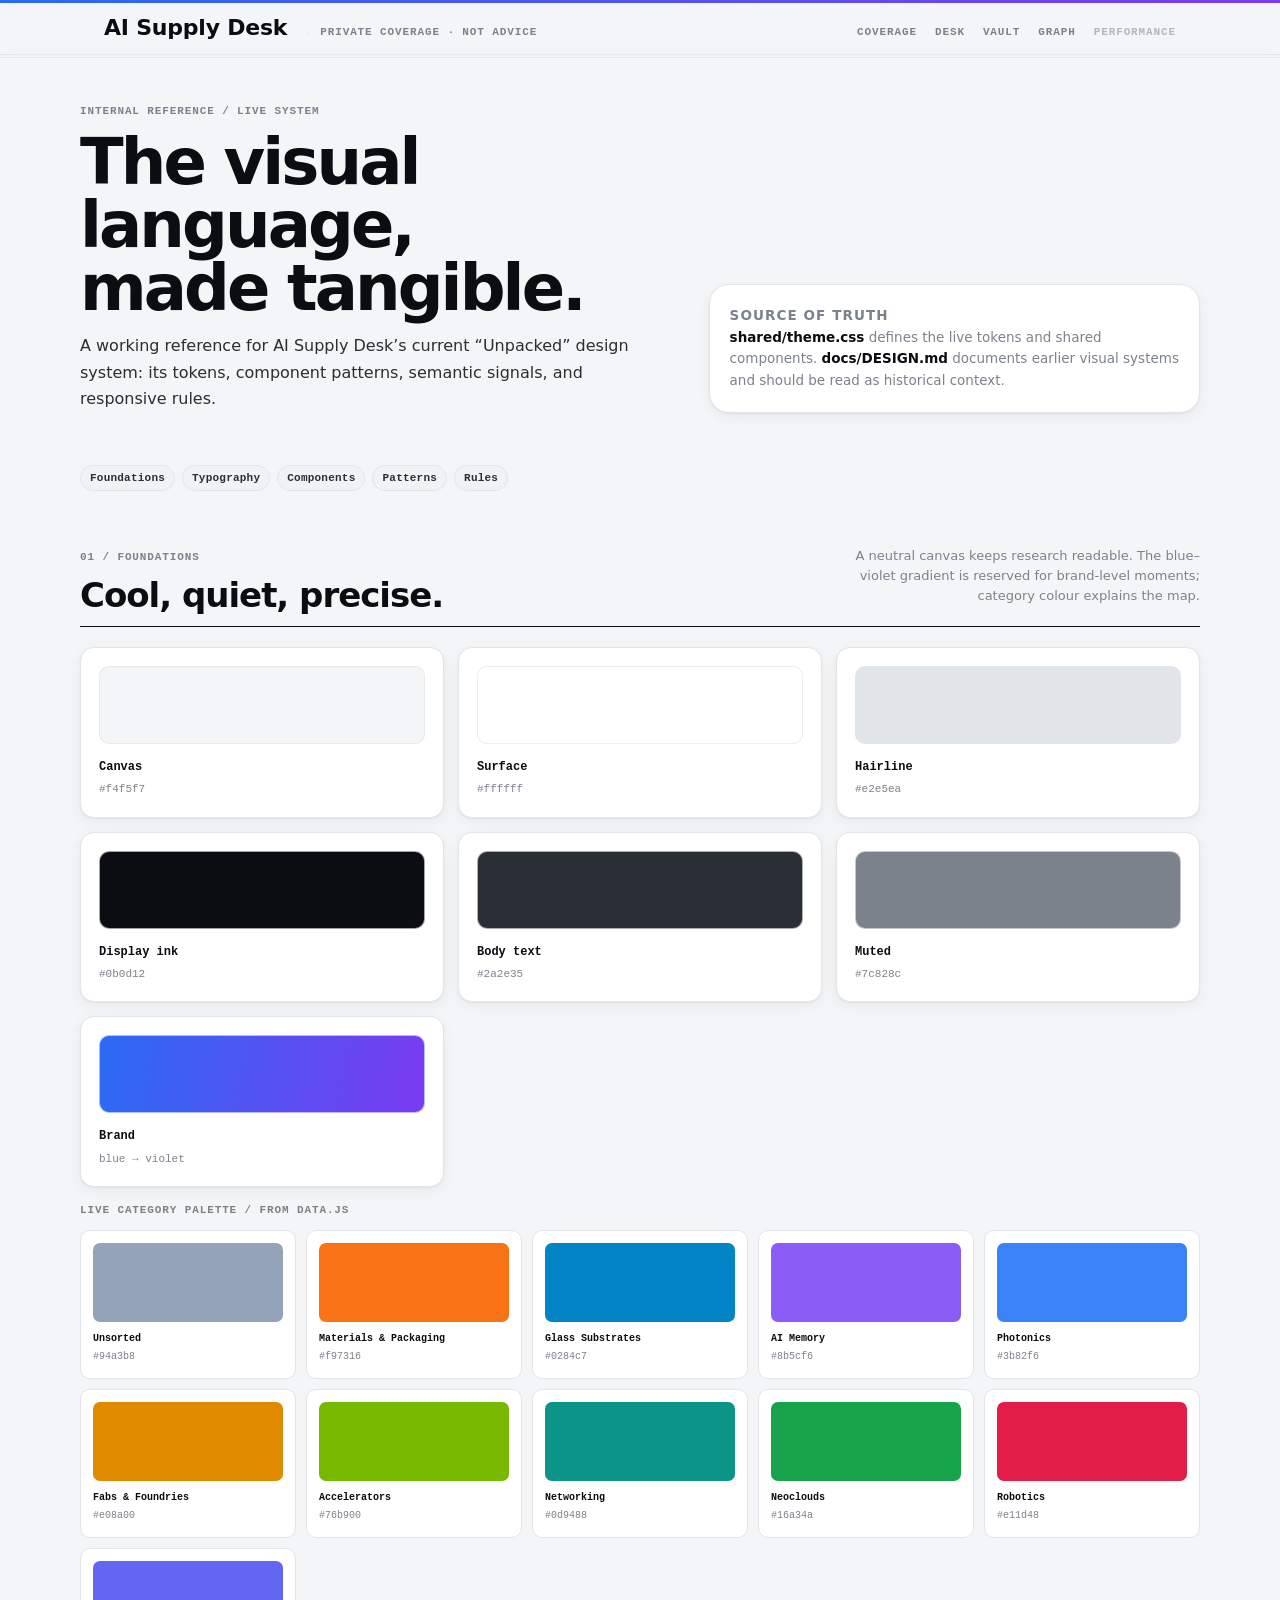
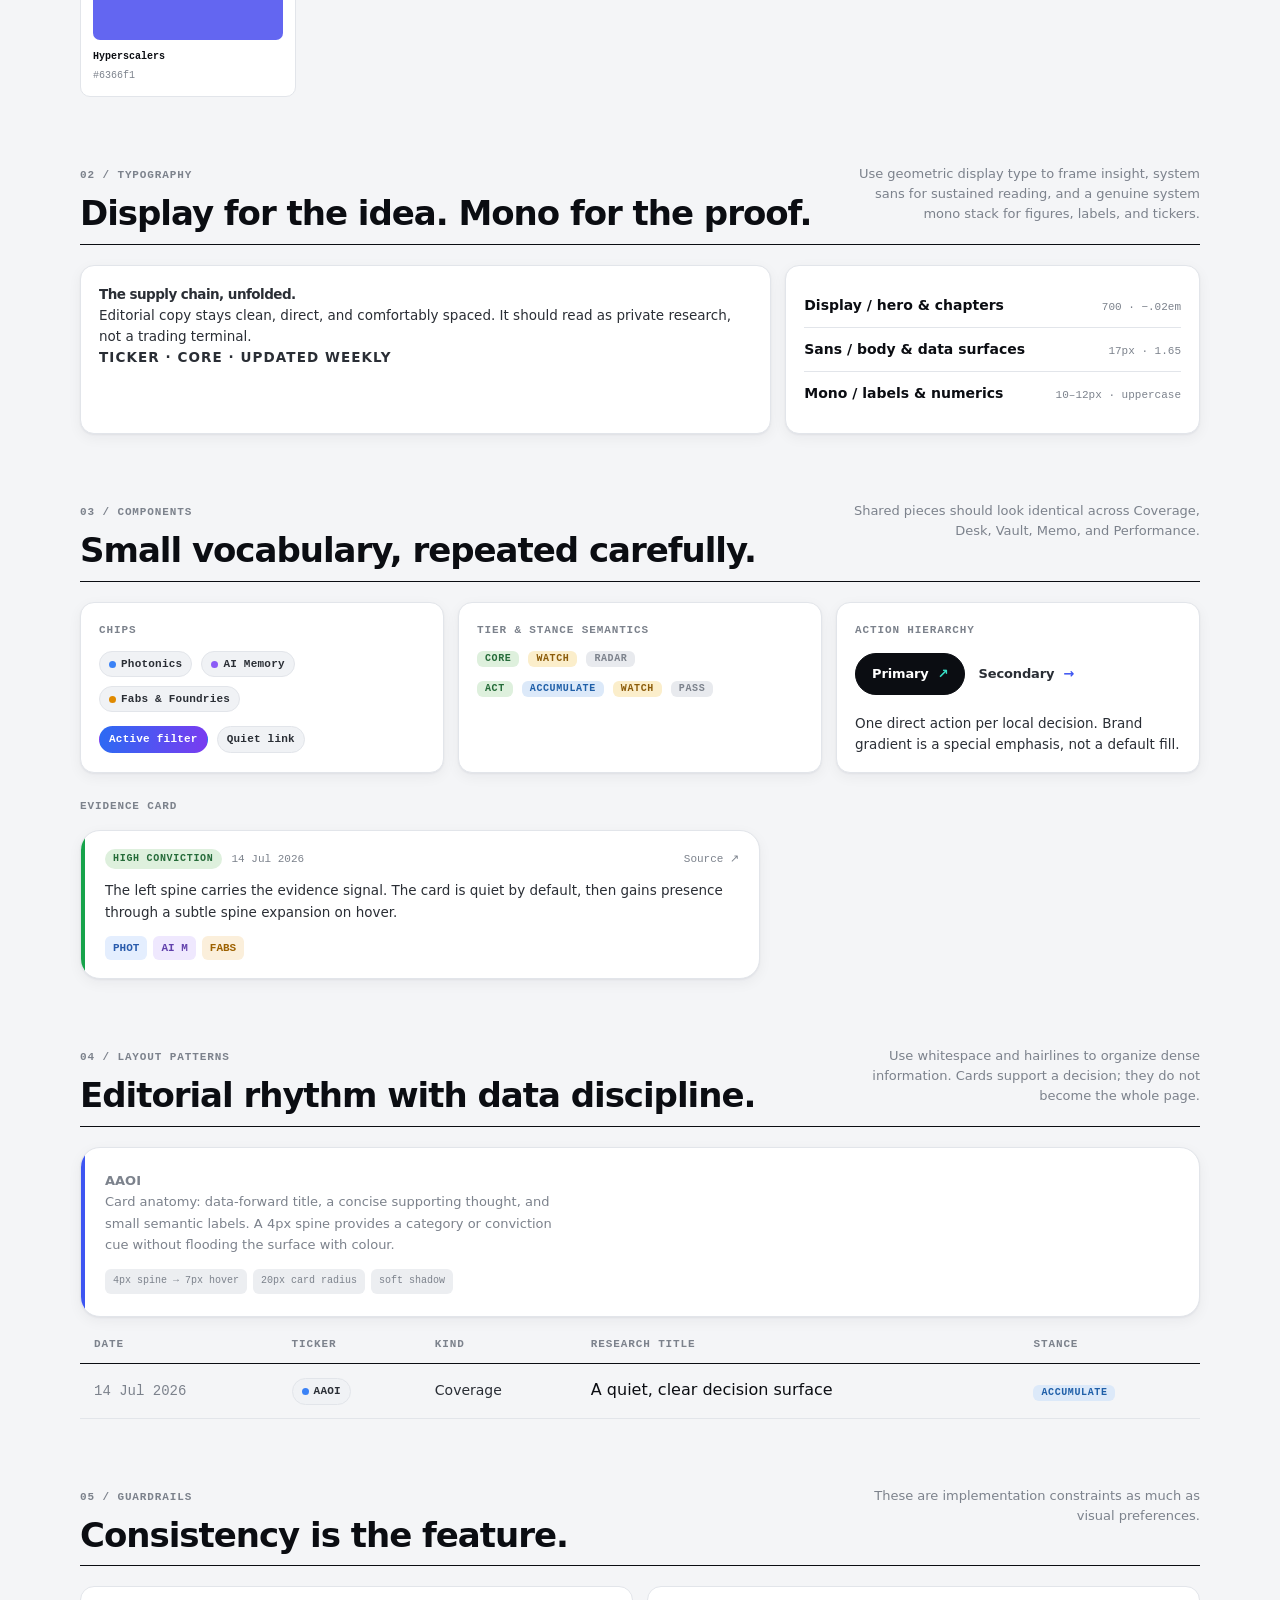
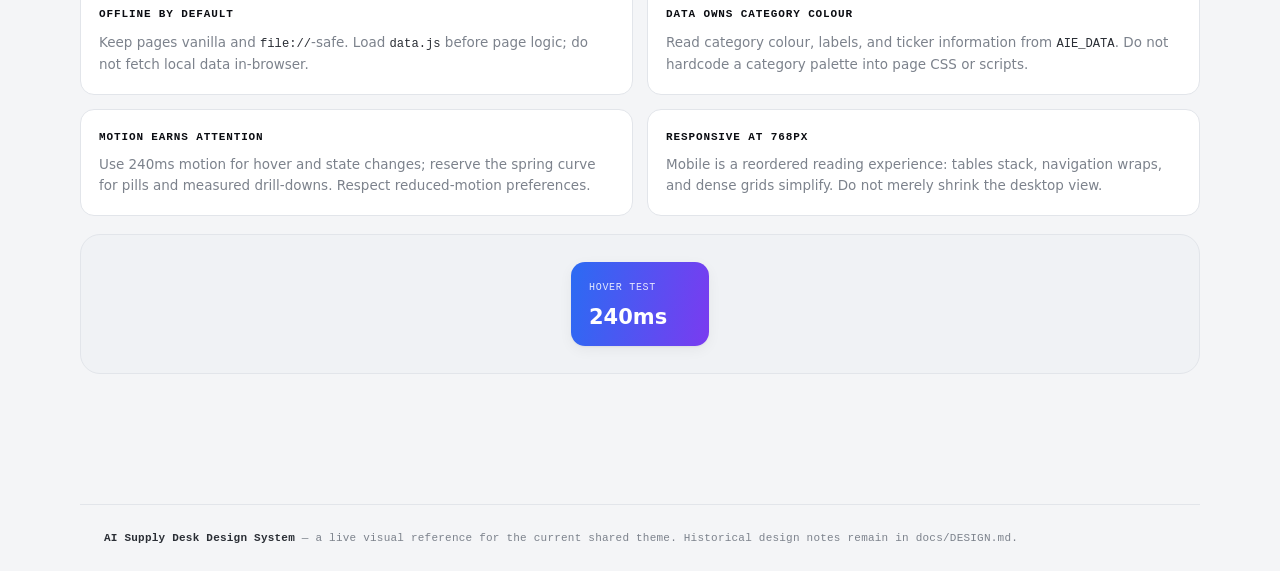
==== design.html @ b1c00644 "chore: add Codex agent config + interactive design-system reference page AGENTS.md + .agents/skills/" ====
<!DOCTYPE html>
<html lang="en">
<head>
  <meta charset="UTF-8" />
  <meta name="viewport" content="width=device-width, initial-scale=1.0" />
  <title>Design System — AI Supply Desk</title>
  <link
    rel="icon"
    href="data:image/svg+xml,%3Csvg xmlns='http://www.w3.org/2000/svg' viewBox='0 0 24 24'%3E%3Cpath d='M13 2 4.5 13.5H11l-1 8.5L19.5 10H13z' fill='%232b6bf3'/%3E%3C/svg%3E"
  />
  <!-- Live source of truth: shared tokens and shared components. -->
  <link rel="stylesheet" href="shared/theme.css" />
  <style>
    /* Reference-page-only layout; all system values are inherited from theme.css. */
    .design-shell { padding: 34px 0 8px; }
    .design-hero { display: grid; grid-template-columns: minmax(0, 1.1fr) minmax(280px, .9fr); gap: 28px; align-items: end; margin-bottom: 52px; }
    .design-title { margin: 8px 0 14px; font-family: var(--display); font-size: clamp(38px, 6vw, 64px); font-weight: 700; letter-spacing: -.045em; line-height: .98; color: var(--ink); }
    .design-dek { max-width: 58ch; margin: 0; font-family: var(--sans); font-size: 16px; line-height: 1.65; color: var(--text); }
    .design-status { padding: 20px; border: 1px solid var(--border); border-radius: var(--r-card); background: var(--card); box-shadow: var(--shadow-sm); }
    .design-status p { margin: 0; font-family: var(--sans); font-size: 13.5px; line-height: 1.6; color: var(--muted); }
    .design-status strong { color: var(--ink); }

    .design-nav { display: flex; flex-wrap: wrap; gap: 7px; margin: 0 0 46px; }
    .design-nav a { color: var(--text); text-decoration: none; }
    .design-nav a:hover { color: var(--ink); }

    .design-section { scroll-margin-top: 90px; margin: 0 0 58px; }
    .design-section-head { display: flex; justify-content: space-between; align-items: baseline; gap: 16px; padding-bottom: 12px; border-bottom: 1px solid var(--ink); margin-bottom: 20px; }
    .design-section h2 { margin: 4px 0 0; font-family: var(--display); font-size: clamp(25px, 3vw, 34px); font-weight: 700; letter-spacing: -.03em; line-height: 1.08; color: var(--ink); }
    .design-section-note { max-width: 42ch; margin: 0; font-family: var(--sans); font-size: 13px; line-height: 1.55; color: var(--muted); text-align: right; }
    .design-grid { display: grid; grid-template-columns: repeat(3, minmax(0, 1fr)); gap: 14px; }
    .design-card { min-width: 0; padding: 18px; background: var(--card); border: 1px solid var(--border); border-radius: var(--r-tile); box-shadow: var(--shadow-sm); }
    .design-card h3 { margin: 0 0 12px; font-family: var(--mono); font-size: 11px; font-weight: 600; letter-spacing: .08em; text-transform: uppercase; color: var(--muted); }
    .design-card p { margin: 0; font-family: var(--sans); font-size: 13.5px; line-height: 1.55; color: var(--text); }

    .swatch { height: 78px; border-radius: 10px; margin-bottom: 14px; border: 1px solid color-mix(in srgb, var(--border) 70%, transparent); background: var(--swatch); }
    .swatch--brand { background: var(--brand-grad); }
    .swatch-name { display: block; font-family: var(--mono); font-size: 12px; font-weight: 700; color: var(--ink); }
    .swatch-value { display: block; margin-top: 3px; font-family: var(--mono); font-size: 11px; color: var(--muted); }
    .category-grid { display: grid; grid-template-columns: repeat(5, minmax(0, 1fr)); gap: 10px; }
    .category-swatch { padding: 12px; border: 1px solid var(--border); border-radius: 10px; background: var(--card); }
    .category-dot { width: 100%; aspect-ratio: 2.4; border-radius: 7px; margin-bottom: 9px; background: var(--category-color); }
    .category-swatch strong, .category-swatch span { display: block; font-family: var(--mono); font-size: 10px; overflow: hidden; text-overflow: ellipsis; white-space: nowrap; }
    .category-swatch strong { color: var(--ink); }
    .category-swatch span { color: var(--muted); margin-top: 2px; }

    .type-display { margin: 0; font-family: var(--display); font-size: clamp(30px, 4vw, 46px); font-weight: 700; letter-spacing: -.04em; line-height: 1.05; color: var(--ink); }
    .type-body { margin: 14px 0 0; font-family: var(--sans); font-size: 17px; line-height: 1.65; color: var(--text); }
    .type-mono { margin: 16px 0 0; font-family: var(--mono); font-size: 11px; font-weight: 600; letter-spacing: .08em; text-transform: uppercase; color: var(--muted); }
    .type-scale { display: grid; grid-template-columns: 1.25fr .75fr; gap: 14px; }
    .type-row { display: flex; justify-content: space-between; align-items: baseline; gap: 12px; padding: 10px 0; border-bottom: 1px solid var(--border); }
    .type-row:last-child { border-bottom: 0; }
    .type-row strong { font-family: var(--sans); font-size: 14px; color: var(--ink); }
    .type-row span { font-family: var(--mono); font-size: 11px; color: var(--muted); text-align: right; }

    .component-stack { display: flex; flex-wrap: wrap; align-items: center; gap: 9px; }
    .component-stack + .component-stack { margin-top: 14px; }
    .demo-thesis { max-width: 680px; }
    .demo-thesis .th-card { margin-top: 14px; }
    .design-table { overflow-x: auto; }
    .design-table .aie-ledger { min-width: 640px; }
    .anatomy { position: relative; padding: 22px 20px 22px 24px; overflow: hidden; background: var(--card); border: 1px solid var(--border); border-radius: var(--r-card); box-shadow: var(--shadow-sm); }
    .anatomy::before { content: ""; position: absolute; inset: 0 auto 0 0; width: 4px; background: var(--brand-ink); }
    .anatomy-title { margin: 0 0 4px; font-family: var(--mono); font-size: 24px; font-weight: 700; color: var(--ink); }
    .anatomy p { max-width: 55ch; margin: 0; font-family: var(--sans); font-size: 13px; color: var(--muted); }
    .callout { display: inline-block; margin: 14px 6px 0 0; padding: 4px 8px; border-radius: 6px; background: var(--paper-sink); font-family: var(--mono); font-size: 10px; color: var(--muted); }

    .rules { display: grid; grid-template-columns: 1fr 1fr; gap: 14px; }
    .rule { padding: 18px; border-radius: var(--r-tile); border: 1px solid var(--border); background: var(--card); }
    .rule h3 { margin: 0 0 8px; font-family: var(--mono); font-size: 11px; letter-spacing: .08em; text-transform: uppercase; color: var(--ink); }
    .rule p { margin: 0; font-family: var(--sans); font-size: 13.5px; line-height: 1.6; color: var(--muted); }
    .rule code { font-family: var(--mono); font-size: .9em; color: var(--text); }
    .motion-demo { display: flex; align-items: center; justify-content: center; min-height: 140px; background: var(--paper-tint); border: 1px solid var(--border); border-radius: var(--r-card); }
    .motion-tile { width: 138px; padding: 18px; border-radius: var(--r-tile); background: var(--brand-grad); box-shadow: var(--shadow-sm); color: #fff; transition: transform var(--ease), box-shadow var(--ease); }
    .motion-tile:hover { transform: translateY(-4px); box-shadow: var(--shadow-lg); }
    .motion-tile span { display: block; font-family: var(--mono); font-size: 10px; letter-spacing: .07em; text-transform: uppercase; opacity: .86; }
    .motion-tile strong { display: block; margin-top: 10px; font-family: var(--display); font-size: 21px; line-height: 1; }

    @media (max-width: 768px) {
      .design-shell { padding-top: 24px; }
      .design-hero { grid-template-columns: 1fr; margin-bottom: 38px; }
      .design-section { margin-bottom: 42px; }
      .design-section-head { display: block; }
      .design-section-note { margin-top: 8px; text-align: left; }
      .design-grid { grid-template-columns: 1fr 1fr; }
      .category-grid { grid-template-columns: repeat(3, minmax(0, 1fr)); }
      .type-scale, .rules { grid-template-columns: 1fr; }
    }
    @media (max-width: 460px) { .design-grid { grid-template-columns: 1fr; } }
  </style>
</head>
<body>
  <div class="gradient-border"></div>
  <div id="topNav"></div>

  <main class="aie-wrap design-shell">
    <section class="design-hero">
      <div>
        <p class="aie-label">Internal reference / live system</p>
        <h1 class="design-title">The visual language,<br>made tangible.</h1>
        <p class="design-dek">A working reference for AI Supply Desk’s current “Unpacked” design system: its tokens, component patterns, semantic signals, and responsive rules.</p>
      </div>
      <aside class="design-status">
        <p class="aie-label">Source of truth</p>
        <p><strong>shared/theme.css</strong> defines the live tokens and shared components. <strong>docs/DESIGN.md</strong> documents earlier visual systems and should be read as historical context.</p>
      </aside>
    </section>

    <nav class="design-nav" aria-label="Design system sections">
      <a class="aie-chip" href="#foundations">Foundations</a>
      <a class="aie-chip" href="#type">Typography</a>
      <a class="aie-chip" href="#components">Components</a>
      <a class="aie-chip" href="#patterns">Patterns</a>
      <a class="aie-chip" href="#rules">Rules</a>
    </nav>

    <section class="design-section" id="foundations">
      <div class="design-section-head">
        <div><p class="aie-label">01 / Foundations</p><h2>Cool, quiet, precise.</h2></div>
        <p class="design-section-note">A neutral canvas keeps research readable. The blue–violet gradient is reserved for brand-level moments; category colour explains the map.</p>
      </div>
      <div class="design-grid" id="neutralSwatches"></div>
      <div style="height:14px"></div>
      <p class="aie-label" style="margin:0 0 10px">Live category palette / from data.js</p>
      <div class="category-grid" id="categoryPalette"></div>
    </section>

    <section class="design-section" id="type">
      <div class="design-section-head">
        <div><p class="aie-label">02 / Typography</p><h2>Display for the idea. Mono for the proof.</h2></div>
        <p class="design-section-note">Use geometric display type to frame insight, system sans for sustained reading, and a genuine system mono stack for figures, labels, and tickers.</p>
      </div>
      <div class="type-scale">
        <div class="design-card">
          <p class="type-display">The supply chain, unfolded.</p>
          <p class="type-body">Editorial copy stays clean, direct, and comfortably spaced. It should read as private research, not a trading terminal.</p>
          <p class="type-mono">Ticker · Core · Updated weekly</p>
        </div>
        <div class="design-card">
          <div class="type-row"><strong>Display / hero &amp; chapters</strong><span>700 · −.02em</span></div>
          <div class="type-row"><strong>Sans / body &amp; data surfaces</strong><span>17px · 1.65</span></div>
          <div class="type-row"><strong>Mono / labels &amp; numerics</strong><span>10–12px · uppercase</span></div>
        </div>
      </div>
    </section>

    <section class="design-section" id="components">
      <div class="design-section-head">
        <div><p class="aie-label">03 / Components</p><h2>Small vocabulary, repeated carefully.</h2></div>
        <p class="design-section-note">Shared pieces should look identical across Coverage, Desk, Vault, Memo, and Performance.</p>
      </div>
      <div class="design-grid">
        <div class="design-card"><h3>Chips</h3><div class="component-stack" id="chipDemo"></div><div class="component-stack"><span class="aie-chip is-active">Active filter</span><a class="aie-chip" href="#components">Quiet link</a></div></div>
        <div class="design-card"><h3>Tier &amp; stance semantics</h3><div class="component-stack"><span class="aie-badge aie-tier--core">Core</span><span class="aie-badge aie-tier--watch">Watch</span><span class="aie-badge aie-tier--radar">Radar</span></div><div class="component-stack"><span class="aie-badge aie-stance--act">Act</span><span class="aie-badge aie-stance--accumulate">Accumulate</span><span class="aie-badge aie-stance--watch">Watch</span><span class="aie-badge aie-stance--pass">Pass</span></div></div>
        <div class="design-card"><h3>Action hierarchy</h3><div class="component-stack"><a class="unf-pill unf-pill--sm" href="#rules">Primary <span class="glyph">↗</span></a><a class="unf-pill unf-pill--ghost unf-pill--sm" href="#rules">Secondary <span class="glyph">→</span></a></div><p style="margin-top:16px">One direct action per local decision. Brand gradient is a special emphasis, not a default fill.</p></div>
      </div>
      <div class="demo-thesis">
        <p class="aie-label" style="margin:24px 0 0">Evidence card</p>
        <article class="th-card high-conviction">
          <div class="th-card-meta"><span class="th-conviction high">High conviction</span><span class="th-date">14 Jul 2026</span><a class="th-source" href="#components">Source ↗</a></div>
          <p class="th-text">The left spine carries the evidence signal. The card is quiet by default, then gains presence through a subtle spine expansion on hover.</p>
          <div class="th-tickers" id="thesisTicks"></div>
        </article>
      </div>
    </section>

    <section class="design-section" id="patterns">
      <div class="design-section-head">
        <div><p class="aie-label">04 / Layout patterns</p><h2>Editorial rhythm with data discipline.</h2></div>
        <p class="design-section-note">Use whitespace and hairlines to organize dense information. Cards support a decision; they do not become the whole page.</p>
      </div>
      <div class="anatomy"><p class="anatomy-title" id="anatomyTicker">Ticker</p><p>Card anatomy: data-forward title, a concise supporting thought, and small semantic labels. A 4px spine provides a category or conviction cue without flooding the surface with colour.</p><span class="callout">4px spine → 7px hover</span><span class="callout">20px card radius</span><span class="callout">soft shadow</span></div>
      <div class="design-table" style="margin-top:18px"><table class="aie-ledger"><thead><tr><th>Date</th><th>Ticker</th><th>Kind</th><th>Research title</th><th>Stance</th></tr></thead><tbody id="ledgerDemo"></tbody></table></div>
    </section>

    <section class="design-section" id="rules">
      <div class="design-section-head">
        <div><p class="aie-label">05 / Guardrails</p><h2>Consistency is the feature.</h2></div>
        <p class="design-section-note">These are implementation constraints as much as visual preferences.</p>
      </div>
      <div class="rules">
        <div class="rule"><h3>Offline by default</h3><p>Keep pages vanilla and <code>file://</code>-safe. Load <code>data.js</code> before page logic; do not fetch local data in-browser.</p></div>
        <div class="rule"><h3>Data owns category colour</h3><p>Read category colour, labels, and ticker information from <code>AIE_DATA</code>. Do not hardcode a category palette into page CSS or scripts.</p></div>
        <div class="rule"><h3>Motion earns attention</h3><p>Use 240ms motion for hover and state changes; reserve the spring curve for pills and measured drill-downs. Respect reduced-motion preferences.</p></div>
        <div class="rule"><h3>Responsive at 768px</h3><p>Mobile is a reordered reading experience: tables stack, navigation wraps, and dense grids simplify. Do not merely shrink the desktop view.</p></div>
      </div>
      <div class="motion-demo" style="margin-top:18px"><div class="motion-tile"><span>Hover test</span><strong>240ms</strong></div></div>
    </section>
  </main>

  <footer class="aie-colophon"><strong>AI Supply Desk Design System</strong> — a live visual reference for the current shared theme. Historical design notes remain in <code>docs/DESIGN.md</code>.</footer>

  <script src="data.js"></script>
  <script src="shared/common.js"></script>
  <script>
    (function () {
      "use strict";
      var DATA = window.AIE_DATA || {};
      var AIE = window.AIE;
      AIE.seed();
      AIE.paintGradientBorder();
      AIE.renderNav("", "#topNav");

      function el(tag, cls, text) { var n = document.createElement(tag); if (cls) n.className = cls; if (text != null) n.textContent = text; return n; }
      function css(name) { return getComputedStyle(document.documentElement).getPropertyValue(name).trim(); }
      var neutral = [
        ["Canvas", "--bg", css("--bg")], ["Surface", "--card", css("--card")], ["Hairline", "--border", css("--border")],
        ["Display ink", "--ink", css("--ink")], ["Body text", "--text", css("--text")], ["Muted", "--muted", css("--muted")],
        ["Brand", "--brand-grad", "blue → violet"]
      ];
      var swatches = document.getElementById("neutralSwatches");
      neutral.forEach(function (item) {
        var card = el("div", "design-card"); var swatch = el("div", "swatch" + (item[1] === "--brand-grad" ? " swatch--brand" : ""));
        if (item[1] !== "--brand-grad") swatch.style.setProperty("--swatch", "var(" + item[1] + ")");
        card.appendChild(swatch); card.appendChild(el("span", "swatch-name", item[0])); card.appendChild(el("span", "swatch-value", item[2])); swatches.appendChild(card);
      });

      var cats = DATA.categories || {};
      var categoryPalette = document.getElementById("categoryPalette");
      Object.keys(cats).sort(function (a, b) { return (cats[a].layer || 0) - (cats[b].layer || 0); }).forEach(function (id) {
        var cat = cats[id]; var item = el("div", "category-swatch"); item.style.setProperty("--category-color", cat.color);
        item.appendChild(el("div", "category-dot")); item.appendChild(el("strong", null, cat.label)); item.appendChild(el("span", null, cat.color)); categoryPalette.appendChild(item);
      });

      var firstCats = Object.keys(cats).slice(0, 3);
      var chipDemo = document.getElementById("chipDemo"); var thesisTicks = document.getElementById("thesisTicks");
      firstCats.forEach(function (id) {
        var cat = cats[id]; var chip = el("span", "aie-chip aie-chip--ticker", cat.label); chip.style.setProperty("--chip-accent", cat.color); chipDemo.appendChild(chip);
        var tick = el("a", "th-ticker", (cat.label || "").slice(0, 4).toUpperCase()); tick.href = "#components"; tick.style.setProperty("--t-color", cat.color); thesisTicks.appendChild(tick);
      });

      var liveTicker = (DATA.tickers || [])[0] || null;
      var lead = liveTicker && cats[liveTicker.category] ? cats[liveTicker.category] : (firstCats[0] ? cats[firstCats[0]] : null);
      var anatomyTicker = document.getElementById("anatomyTicker");
      if (anatomyTicker && liveTicker) anatomyTicker.textContent = liveTicker.ticker;
      var tbody = document.getElementById("ledgerDemo");
      var row = el("tr", "is-link");
      row.appendChild(el("td", "aie-ledger-date", "14 Jul 2026"));
      var tickerCell = el("td"); var ticker = el("span", "aie-chip aie-chip--ticker", liveTicker ? liveTicker.ticker : "—"); if (lead) ticker.style.setProperty("--chip-accent", lead.color); tickerCell.appendChild(ticker); row.appendChild(tickerCell);
      row.appendChild(el("td", null, "Coverage")); row.appendChild(el("td", "aie-ledger-title", "A quiet, clear decision surface"));
      var stanceCell = el("td"); stanceCell.appendChild(el("span", "aie-badge aie-stance--accumulate", "Accumulate")); row.appendChild(stanceCell); tbody.appendChild(row);
    }());
  </script>
</body>
</html>
---- shared/theme.css ----
/* ============================================================================
   theme.css — "Unpacked" design tokens + shared components
   (EXECUTION.md Phase 6, U2 — supersedes the warm editorial palette)

   Loaded by every page (index / desk / memo / vault / performance) via a plain
   <link>. Offline-first: no @import, no CDN fonts, file:// safe.

   HARD RULES honoured here:
   - Category colors are NEVER hardcoded — they stay a data-viz concern painted
     at runtime from AIE_DATA.categories[id].color. The 3px top border is now
     BRAND chrome (--brand-grad, pure CSS); AIE.paintGradientBorder() is a
     kept-for-boot-order no-op.
   - Motion stays inside the 200-300ms rule and is gated on
     prefers-reduced-motion (see bottom of the Tokens block).
   ========================================================================== */

/* ============================================================================
   1. TOKENS
   ========================================================================== */
:root {
  /* --- Cool neutral "Unpacked" palette (EXECUTION.md Phase 6) ------------ */
  --bg:        #f4f5f7;   /* cool neutral-grey canvas */
  --card:      #ffffff;   /* pure white cards lift on the grey */
  --border:    #e2e5ea;   /* cool hairline */
  --ink:       #0b0d12;   /* near-black display ink */
  --text:      #2a2e35;   /* body text — ink softened for long reading */
  --muted:     #7c828c;   /* captions, small-caps labels, secondary meta */

  /* Derived neutrals for fills/hovers. Names kept — pages consume them. */
  --paper-sink: #eceef1;  /* recessed rows / hover wash */
  --paper-tint: #f0f2f5;  /* subtle zebra / header fill */

  /* True-black "event stage" dark surfaces (cross-section, vault graph). */
  --stage:    #0a0a0c;
  --stage-hi: #16161a;

  /* --- Brand accent — ONE blue→violet gradient, used sparingly ----------- */
  --brand-a:    #2b6bf3;
  --brand-b:    #7a3bf0;
  --brand-grad: linear-gradient(100deg, var(--brand-a), var(--brand-b));
  --brand-ink:  #3d55f2;  /* solid fallback where a gradient can't paint */

  /* --- Typography -------------------------------------------------------- */
  /* Bold geometric sans display stack — hero, chapter heads, ledger titles.
     Weight 700 / -0.02em tracking applied at use sites. No CDN fonts. */
  --display: "Avenir Next", "Futura", -apple-system, "SF Pro Display",
             "Segoe UI", system-ui, sans-serif;
  /* Transitional alias — pages still say var(--serif); renamed per page in
     U4, alias deleted in U8. */
  --serif: var(--display);
  /* System sans for data-dense surfaces (tables, map bands) — set per page. */
  --sans:  -apple-system, BlinkMacSystemFont, "SF Pro Text", system-ui,
           "Segoe UI", Roboto, sans-serif;
  /* Genuine system monospace for tickers / numbers / small-caps labels. */
  --mono:  "SF Mono", ui-monospace, SFMono-Regular, Menlo, Monaco,
           "Cascadia Code", "Roboto Mono", monospace;

  /* --- Radii & shadows (cool-tinted) ------------------------------------ */
  --r-card:    20px;
  --r-tile:    14px;
  --r-chip:    999px;
  --shadow-sm: 0 1px 2px rgba(15, 23, 42, 0.05),
               0 4px 14px rgba(15, 23, 42, 0.05);
  --shadow-lg: 0 2px 6px rgba(15, 23, 42, 0.06),
               0 18px 40px -18px rgba(15, 23, 42, 0.20);

  /* --- Motion (UNCHANGED — inside 200-300ms, spring for pill/drilldowns) - */
  --dur:    240ms;
  --ease:   240ms ease;
  --spring: cubic-bezier(0.32, 0.72, 0.28, 1.15);

  /* --- Semantic hue tokens (cool-tinted fills, same hue meaning) ---------
     Green = act / core · Sky = accumulate · Amber = watch · Muted = pass /
     radar. Fills recalibrated for the cool canvas; text keeps ≥4.5:1. */
  --sem-act-bg:        #def0dd;  --sem-act-fg:        #256b39;  /* green  */
  --sem-accumulate-bg: #dce9f9;  --sem-accumulate-fg: #1f5fa8;  /* sky    */
  --sem-watch-bg:      #fbeecb;  --sem-watch-fg:      #8c5c0a;  /* amber  */
  --sem-pass-bg:       #e8eaee;  --sem-pass-fg:       #7c828c;  /* muted  */
}

/* Ambient dash-scroll for the map's flow arrows (U7 wires this up). The
   reduced-motion gate below kills it along with everything else. */
@keyframes aie-flow {
  to { stroke-dashoffset: -12; }
}

/* Motion gating: entrance/decorative motion off when the user asks for less. */
@media (prefers-reduced-motion: reduce) {
  html { scroll-behavior: auto; }
  * , *::before, *::after {
    animation-duration: 0.001ms !important;
    animation-iteration-count: 1 !important;
    transition-duration: 0.001ms !important;
    scroll-behavior: auto !important;
  }
}
html { scroll-behavior: smooth; }

*, *::before, *::after { box-sizing: border-box; }

/* Editorial base. Pages may override font-family on data-dense containers. */
body {
  margin: 0;
  background: var(--bg);
  color: var(--text);
  font-family: var(--serif);
  font-size: 17px;
  line-height: 1.65;
  -webkit-font-smoothing: antialiased;
  text-rendering: optimizeLegibility;
}

/* ============================================================================
   2. UTILITIES
   ========================================================================== */

/* Small-caps label — uppercase mono, 0.08em tracking, 11px. Reused by the
   nav kicker, ledger headers, section eyebrows, colophon. */
.aie-label {
  font-family: var(--mono);
  font-size: 11px;
  font-weight: 600;
  letter-spacing: 0.08em;
  text-transform: uppercase;
  color: var(--muted);
}

/* Constrained editorial column. */
.aie-wrap { max-width: 1120px; margin: 0 auto; padding: 0 24px; }

/* Double hairline rule — two warm lines, the lower one lighter. Used under the
   masthead and to close sections. */
.aie-rule-double {
  border: 0;
  height: 3px;
  margin: 0;
  background:
    linear-gradient(var(--ink),  var(--ink))  0 0   / 100% 1px no-repeat,
    linear-gradient(var(--border), var(--border)) 0 3px / 100% 1px no-repeat;
  opacity: 0.9;
}

/* ============================================================================
   3. GRADIENT TOP BORDER
   3px band across the full width — the BRAND gradient (pure CSS, Phase 6).
   Category colors keep their data-viz job elsewhere; the chrome is brand.
   AIE.paintGradientBorder() is a kept-for-boot-order no-op.
   ========================================================================== */
.gradient-border {
  position: fixed;
  top: 0; left: 0; right: 0;
  height: 3px;
  z-index: 200;
  background: var(--brand-grad);
}

/* ============================================================================
   3b. FOCUS CARD (Phase 6, U5)
   The week's one headline — desk.meta.focus. Shared by index.html (full-width
   lead) and desk.html (hero lead card); pages only add layout/spacing around
   this block (margins, hero placement) — the look itself lives here.
   ========================================================================== */
.aie-focus {
  position: relative;
  padding: 22px 26px 24px;
  border-radius: var(--r-card);
  background: var(--card);
  border: 1px solid var(--border);
  box-shadow: var(--shadow-sm);
  overflow: hidden;
}
.aie-focus::before {
  content: "";
  position: absolute;
  top: 0; left: 0; right: 0;
  height: 3px;
  background: var(--brand-grad);
}
.aie-focus-eyebrow { display: block; margin-bottom: 10px; }
.aie-focus-headline {
  margin: 0 0 8px;
  font-family: var(--display);
  font-size: clamp(22px, 3.4vw, 34px);
  font-weight: 700;
  letter-spacing: -0.02em;
  line-height: 1.15;
  color: var(--ink);
}
.aie-focus-dek {
  margin: 0 0 14px;
  font-family: var(--display);
  font-size: 15px;
  line-height: 1.55;
  color: var(--text);
}
.aie-focus-tickers { display: flex; flex-wrap: wrap; gap: 6px; }
.aie-focus > *:last-child { margin-bottom: 0; }

/* ============================================================================
   4. TOP NAV / MASTHEAD
   Serif wordmark left · PRIVATE COVERAGE small-caps · page links right.
   ========================================================================== */
.aie-nav {
  position: sticky;
  top: 3px;                 /* clears the gradient border */
  z-index: 150;
  background: color-mix(in srgb, var(--bg) 88%, transparent);
  -webkit-backdrop-filter: saturate(1.2) blur(12px);
  backdrop-filter: saturate(1.2) blur(12px);
}
.aie-nav-inner {
  max-width: 1120px;
  margin: 0 auto;
  padding: 14px 24px 12px;
  display: flex;
  align-items: baseline;
  gap: 18px;
  flex-wrap: wrap;
}

/* Wordmark — the serif brand, left. */
.aie-wordmark {
  font-family: var(--serif);
  font-size: 22px;
  font-weight: 600;
  letter-spacing: -0.01em;
  color: var(--ink);
  text-decoration: none;
  line-height: 1;
}

/* Standing sub-label next to the wordmark. */
.aie-nav .aie-kicker { flex: 0 0 auto; }
.aie-kicker::before { content: "· "; color: var(--border); }

/* Push the page links to the right edge. */
.aie-nav-spacer { flex: 1 1 auto; }

.aie-nav-links {
  display: flex;
  align-items: baseline;
  gap: 18px;
  flex-wrap: wrap;
}
.aie-nav-links a {
  font-family: var(--mono);
  font-size: 11px;
  font-weight: 600;
  letter-spacing: 0.08em;
  text-transform: uppercase;
  color: var(--muted);
  text-decoration: none;
  padding-bottom: 3px;
  border-bottom: 1.5px solid transparent;
  transition: color var(--ease), border-color var(--ease);
}
.aie-nav-links a:hover { color: var(--ink); }
.aie-nav-links a.is-active {
  color: var(--ink);
  border-bottom-color: var(--ink);
}
/* Performance stays greyed / non-interactive until it has ≥3 calls. */
.aie-nav-links a.is-disabled {
  color: color-mix(in srgb, var(--muted) 55%, transparent);
  pointer-events: none;
  cursor: default;
}

/* The masthead is the nav + its closing double rule. */
.aie-masthead .aie-rule-double { margin-top: 0; }

/* ============================================================================
   5. LEDGER TABLE
   The coverage-notes ledger (index.html) + any tabular list. Editorial: quiet
   hairlines, small-caps header, serif titles, mono meta.
   ========================================================================== */
.aie-ledger {
  width: 100%;
  border-collapse: collapse;
  font-family: var(--sans);
  font-size: 14px;
}
.aie-ledger thead th {
  font-family: var(--mono);
  font-size: 11px;
  font-weight: 600;
  letter-spacing: 0.08em;
  text-transform: uppercase;
  color: var(--muted);
  text-align: left;
  padding: 0 14px 10px;
  border-bottom: 1px solid var(--ink);
}
.aie-ledger tbody td {
  padding: 13px 14px;
  border-bottom: 1px solid var(--border);
  vertical-align: baseline;
}
.aie-ledger tbody tr { transition: background var(--ease); }
.aie-ledger tbody tr:hover { background: var(--paper-sink); }
/* Row links: whole row acts as a link without underlining everything. */
.aie-ledger tbody tr.is-link { cursor: pointer; }
/* The title cell carries the serif editorial voice. */
.aie-ledger .aie-ledger-title {
  font-family: var(--serif);
  font-size: 16px;
  color: var(--ink);
}
.aie-ledger .aie-ledger-date { font-family: var(--mono); color: var(--muted); }
/* Muted "verdict only" rows (a desk verdict but no memo yet). */
.aie-ledger tbody tr.is-stub td { color: var(--muted); }
.aie-ledger tbody tr.is-stub .aie-ledger-title { color: var(--muted); }

/* ============================================================================
   6. CHIPS
   Small warm pills — category tags, kind chips, filters, ticker chips. A
   per-chip accent (category color) is set at runtime via --chip-accent; the
   base is neutral so nothing is hardcoded.
   ========================================================================== */
.aie-chip {
  display: inline-flex;
  align-items: center;
  gap: 5px;
  font-family: var(--mono);
  font-size: 11px;
  font-weight: 600;
  letter-spacing: 0.02em;
  padding: 3px 9px;
  border-radius: var(--r-chip);
  background: var(--paper-tint);
  border: 1px solid var(--border);
  color: var(--text);
  text-decoration: none;
  white-space: nowrap;
  transition: background var(--ease), border-color var(--ease), color var(--ease);
}
a.aie-chip:hover { border-color: var(--muted); color: var(--ink); }

/* Ticker chip: a small dot in the (runtime-supplied) category accent. */
.aie-chip--ticker::before {
  content: "";
  width: 7px; height: 7px;
  border-radius: 50%;
  background: var(--chip-accent, var(--muted));
}

/* Filter chip toggle state — active = brand-gradient fill, white text (Phase 6,
   U4). Shared so every filter toggle site-wide reads the same. */
.aie-chip.is-active {
  background: var(--brand-grad);
  border-color: transparent;
  color: #fff;
}
.aie-chip.is-active::before { background: #fff; }  /* ticker dot stays visible on the gradient */
a.aie-chip.is-active:hover { color: #fff; }

/* ----------------------------------------------------------------------------
   Inline prose markup (shared by AIE.renderInline — memo.html, vault.html).
   A $TICK chip is an .aie-chip--ticker link; a [[wikilink]] is a quiet
   underlined internal link into the vault.
   -------------------------------------------------------------------------- */
.aie-tickerchip { text-decoration: none; }
.aie-wikilink {
  color: var(--text); text-decoration: none;
  border-bottom: 1px solid var(--border);
  transition: color var(--ease), border-color var(--ease);
}
.aie-wikilink:hover { color: var(--ink); border-bottom-color: var(--muted); }

/* ============================================================================
   7. TIER + STANCE BADGES
   Warm-tinted fills, SAME hue semantics as the cleanroom theme:
   tier core = green, watch = amber, radar = muted;
   stance act = green, accumulate = sky, watch = amber, pass = muted.
   ========================================================================== */
.aie-badge {
  display: inline-block;
  font-family: var(--mono);
  font-size: 10px;
  font-weight: 700;
  letter-spacing: 0.06em;
  text-transform: uppercase;
  padding: 3px 8px;
  border-radius: 6px;
  line-height: 1;
}

/* Conviction tiers. */
.aie-tier--core  { background: var(--sem-act-bg);   color: var(--sem-act-fg); }
.aie-tier--watch { background: var(--sem-watch-bg); color: var(--sem-watch-fg); }
.aie-tier--radar { background: var(--sem-pass-bg);  color: var(--sem-pass-fg); }

/* Desk stances. */
.aie-stance--act        { background: var(--sem-act-bg);        color: var(--sem-act-fg); }
.aie-stance--accumulate { background: var(--sem-accumulate-bg); color: var(--sem-accumulate-fg); }
.aie-stance--watch      { background: var(--sem-watch-bg);      color: var(--sem-watch-fg); }
.aie-stance--pass       { background: var(--sem-pass-bg);       color: var(--sem-pass-fg); }

/* ============================================================================
   7b. THESIS CARD
   Shared by desk.html (Evidence feed, hero "latest signal", Brain sources) and
   memo.html (sources appendix). AIE.makeThesisCard() in common.js emits this
   markup — moved out of desk.html so both pages share one source (rule #3).
   Values kept identical to the prior desk.html inline rules to avoid regression.
   ========================================================================== */
.th-card {
  position: relative;
  background: var(--card);
  border: 1px solid var(--border);
  border-radius: var(--r-card);
  box-shadow: var(--shadow-sm);
  padding: 18px 20px 18px 24px;
  overflow: hidden;
  transition: border-color var(--ease), box-shadow var(--ease);
}
/* One spine technique everywhere: an animatable ::before. --spine defaults to a
   neutral hairline; high-conviction cards get the green spine. */
.th-card::before {
  content: "";
  position: absolute;
  top: 0; left: 0; bottom: 0;
  width: 4px;
  background: var(--spine, var(--border));
  transition: width var(--ease);
}
.th-card:hover::before { width: 7px; }
.th-card.high-conviction { --spine: #16a34a; }
.th-card-compact { background: var(--bg); }
.th-card-meta {
  display: flex; align-items: center; gap: 10px; flex-wrap: wrap; margin-bottom: 10px;
}
.th-date   { font-family: var(--mono); font-size: 11px; color: var(--muted); }
.th-source {
  font-family: var(--mono); font-size: 11px; color: var(--muted);
  text-decoration: none; margin-left: auto;
}
.th-source:hover { color: var(--ink); }
.th-text {
  font-family: var(--sans);
  font-size: 13.5px; line-height: 1.65; color: var(--text);
  white-space: pre-wrap; word-break: break-word; margin: 0 0 12px;
}
.th-tickers { display: flex; flex-wrap: wrap; gap: 6px; }
.th-ticker {
  display: inline-flex; align-items: center;
  font-family: var(--mono); font-size: 11px; font-weight: 700;
  padding: 3px 8px; border-radius: 6px;
  text-decoration: none; cursor: pointer;
  background: color-mix(in srgb, var(--t-color, #94a3b8) 14%, white);
  color: color-mix(in srgb, var(--t-color, #94a3b8) 70%, black);
  transition: background var(--ease), box-shadow var(--ease);
}
a.th-ticker:hover {
  background: color-mix(in srgb, var(--t-color, #94a3b8) 24%, white);
  box-shadow: inset 0 0 0 1px color-mix(in srgb, var(--t-color, #94a3b8) 45%, white);
}
/* Conviction badge on a thesis card — same hue vocabulary as tiers/stances
   (green = high, neutral = note). Values identical to desk.html's prior rule. */
.th-conviction {
  font-family: var(--mono); font-size: 10px; letter-spacing: .07em;
  text-transform: uppercase; font-weight: 700;
  padding: 2px 8px; border-radius: 999px;
}
.th-conviction.high   { background: var(--sem-act-bg); color: var(--sem-act-fg); }
.th-conviction.normal { background: color-mix(in srgb, var(--muted) 16%, var(--card)); color: var(--muted); }

/* ============================================================================
   8. FOOTER COLOPHON
   ========================================================================== */
.aie-colophon {
  max-width: 1120px;
  margin: 64px auto 0;
  padding: 24px;
  border-top: 1px solid var(--border);
  font-family: var(--mono);
  font-size: 11px;
  line-height: 1.7;
  letter-spacing: 0.02em;
  color: var(--muted);
}
.aie-colophon strong { color: var(--text); font-weight: 600; }
.aie-colophon a { color: var(--text); text-decoration: none; border-bottom: 1px solid var(--border); }
.aie-colophon a:hover { color: var(--ink); border-bottom-color: var(--muted); }

/* ============================================================================
   9. RESPONSIVE — mobile breakpoint 768px
   ========================================================================== */
@media (max-width: 768px) {
  body { font-size: 16px; }
  .aie-nav-inner { padding: 12px 18px 10px; gap: 12px; }
  .aie-wordmark { font-size: 19px; }
  /* On narrow screens the kicker drops and links wrap under the wordmark. */
  .aie-nav .aie-kicker { display: none; }
  .aie-nav-spacer { flex-basis: 100%; height: 0; }
  .aie-nav-links { gap: 14px; }
  .aie-wrap, .aie-nav-inner, .aie-colophon { padding-left: 18px; padding-right: 18px; }
  .aie-ledger thead { display: none; }         /* stack rows on mobile */
  .aie-ledger tbody td { padding: 8px 4px; display: block; border: 0; }
  .aie-ledger tbody tr { display: block; padding: 12px 4px; border-bottom: 1px solid var(--border); }
}

/* ============================================================================
   10. UNPACKED SHOWCASE COMPONENTS
   Samsung-Unpacked visual language, shared so every page speaks it:
   a two-column gem hero, icon pill buttons, a stat rail capped by a
   brand-gradient action tile, and colored soft-tiles with decorative corner
   shapes. Brand chrome only — category colors keep their data-viz job.
   ========================================================================== */

/* ---- Two-column hero: copy left, gem art right --------------------------- */
.unf-hero {
  display: grid;
  grid-template-columns: minmax(0, 1.05fr) minmax(0, 0.95fr);
  gap: 40px;
  align-items: center;
  padding: 40px 0 4px;
}
.unf-hero-copy { min-width: 0; }
.unf-hero-art { position: relative; align-self: center; }
.unf-art-svg { display: block; width: 100%; height: auto; }
/* Small mono caption tucked under the art (like "your position in motion"). */
.unf-art-cap {
  position: absolute; right: 6px; bottom: 8px;
  text-align: right; line-height: 1.35;
}

/* Hero CTA row. */
.unf-cta { display: flex; align-items: center; gap: 10px; flex-wrap: wrap; margin-top: 30px; }

/* ---- Icon pill button ---------------------------------------------------- */
.unf-pill {
  display: inline-flex; align-items: center; gap: 9px;
  font-family: var(--sans); font-size: 14px; font-weight: 600;
  letter-spacing: -0.01em; white-space: nowrap;
  padding: 12px 20px; border-radius: var(--r-chip);
  background: var(--ink); color: #fff; border: 1px solid var(--ink);
  text-decoration: none; cursor: pointer;
  transition: transform var(--ease), box-shadow var(--ease), filter var(--ease);
}
.unf-pill:hover { transform: translateY(-1px); box-shadow: var(--shadow-lg); }
.unf-pill .glyph { color: #37e0c8; font-weight: 700; }
.unf-pill--brand { background: var(--brand-grad); border-color: transparent; }
.unf-pill--brand:hover { filter: brightness(1.06); }
.unf-pill--brand .glyph { color: #fff; }
.unf-pill--sm { padding: 9px 16px; font-size: 13px; }
/* Ghost = quiet text link with the same glyph vocabulary. */
.unf-pill--ghost {
  background: none; border: 0; color: var(--text); padding: 12px 4px;
}
.unf-pill--ghost:hover { transform: none; box-shadow: none; color: var(--ink); }
.unf-pill--ghost .glyph { color: var(--brand-ink); }

/* ---- Stat rail: columns split by hairlines, last cell a gradient tile ----- */
.unf-stats {
  display: grid;
  grid-template-columns: repeat(3, minmax(0, 1fr)) minmax(0, 0.7fr);
  background: var(--card);
  border: 1px solid var(--border);
  border-radius: var(--r-card);
  box-shadow: var(--shadow-sm);
  overflow: hidden;
}
.unf-stat { padding: 22px 26px 24px; border-left: 1px solid var(--border); }
.unf-stat:first-child { border-left: 0; }
.unf-stat .st-label {
  font-family: var(--mono); font-size: 11px; font-weight: 600;
  letter-spacing: 0.08em; text-transform: uppercase; color: var(--muted);
}
.unf-stat .st-value {
  font-family: var(--display); font-weight: 700; letter-spacing: -0.02em;
  font-size: 30px; line-height: 1; color: var(--ink); margin: 14px 0 8px;
}
.unf-stat .st-sub { font-family: var(--sans); font-size: 12.5px; color: var(--muted); }
.unf-stat .st-sub.is-down { color: #c0392b; }
.unf-stat .st-sub.is-up   { color: #1f8f4e; }
/* Brand-gradient action tile — the "unfold the position" call. */
.unf-stat--action {
  background: var(--brand-grad); border-left: 0; color: #fff;
  display: flex; flex-direction: column; justify-content: space-between; gap: 16px;
  text-decoration: none; transition: filter var(--ease);
}
.unf-stat--action:hover { filter: brightness(1.07); }
.unf-stat--action .st-label { color: rgba(255, 255, 255, 0.85); }
.unf-stat--action .act-title {
  font-family: var(--mono); font-size: 12px; font-weight: 700;
  letter-spacing: 0.06em; text-transform: uppercase; line-height: 1.4;
}
.unf-stat--action .act-arrow { align-self: flex-end; font-size: 20px; line-height: 1; }

/* ---- Section head (Unpacked "big statement") ----------------------------- */
.unf-section { margin: 46px 0 0; }
.unf-section-title {
  font-family: var(--display); font-weight: 700; letter-spacing: -0.02em;
  font-size: clamp(26px, 3.4vw, 34px); line-height: 1.08; color: var(--ink);
  margin: 6px 0 0;
}

/* ---- Colored soft-tiles with decorative corner shapes -------------------- */
.unf-tiles { display: grid; grid-template-columns: repeat(4, minmax(0, 1fr)); gap: 18px; margin-top: 20px; }
.unf-tile {
  position: relative; overflow: hidden; min-height: 196px;
  padding: 22px 22px 24px; border-radius: var(--r-card);
  background: var(--tile-bg, var(--paper-tint));
  text-decoration: none; display: flex; flex-direction: column;
  transition: transform var(--ease), box-shadow var(--ease);
}
.unf-tile:hover { transform: translateY(-3px); box-shadow: var(--shadow-lg); }
.unf-tile .tile-label {
  position: relative; z-index: 1;
  font-family: var(--mono); font-size: 11px; font-weight: 600;
  letter-spacing: 0.08em; text-transform: uppercase;
  color: var(--tile-ink, var(--muted)); opacity: 0.9;
}
.unf-tile .tile-value {
  position: relative; z-index: 1;
  font-family: var(--display); font-weight: 700; letter-spacing: -0.02em;
  font-size: 34px; line-height: 1; margin: 16px 0 8px;
  color: var(--tile-ink, var(--ink));
}
.unf-tile .tile-sub {
  position: relative; z-index: 1;
  font-family: var(--sans); font-size: 12.5px; line-height: 1.45;
  color: var(--tile-sub, var(--muted));
}
.unf-tile .tile-shape { position: absolute; right: -18px; bottom: -18px; width: 148px; height: 148px; pointer-events: none; z-index: 0; }
.unf-tile .tile-foot { position: relative; z-index: 1; margin-top: auto; padding-top: 14px; }
/* Dark queue card. */
.unf-tile--dark { background: var(--ink); }
.unf-tile--dark .tile-label { color: rgba(255, 255, 255, 0.7); }
.unf-tile--dark .tile-value { color: #fff; }
.unf-tile--dark .tile-sub   { color: rgba(255, 255, 255, 0.72); }

/* ---- Responsive ---------------------------------------------------------- */
@media (max-width: 900px) {
  .unf-hero { grid-template-columns: 1fr; gap: 10px; }
  .unf-hero-art { max-width: 420px; margin: 6px auto 0; order: 2; }
  .unf-tiles { grid-template-columns: 1fr 1fr; }
}
@media (max-width: 720px) {
  .unf-stats { grid-template-columns: 1fr 1fr; }
  .unf-stat { border-left: 1px solid var(--border); }
  .unf-stat:nth-child(odd) { border-left: 0; }
  .unf-stat:nth-child(n+3) { border-top: 1px solid var(--border); }
  .unf-stat--action { grid-column: 1 / -1; border-top: 0; }
}
@media (max-width: 460px) {
  .unf-tiles { grid-template-columns: 1fr; }
  .unf-stats { grid-template-columns: 1fr; }
  .unf-stat { border-left: 0; border-top: 1px solid var(--border); }
  .unf-stat:first-child { border-top: 0; }
}

/* ============================================================================
   VISUAL QA — static snippet (commented; not rendered)
   Paste into a bare .html <body> that links this file to eyeball every
   component. Category colors here are stand-ins for what JS paints at runtime.
   ----------------------------------------------------------------------------
   <div class="gradient-border"
        style="background:linear-gradient(to right,#3b82f6,#8b5cf6,#f59e0b,#22c55e,#f97316,#14b8a6,#0ea5e9,#e11d48,#76b900,#6366f1)"></div>

   <header class="aie-masthead">
     <nav class="aie-nav"><div class="aie-nav-inner">
       <a class="aie-wordmark" href="index.html">AI Supply Desk</a>
       <span class="aie-label aie-kicker">Private Coverage · Not Advice</span>
       <span class="aie-nav-spacer"></span>
       <div class="aie-nav-links">
         <a href="index.html" class="is-active">Coverage</a>
         <a href="desk.html">Desk</a>
         <a href="vault.html">Vault</a>
         <a href="vault.html?view=graph">Graph</a>
         <a class="is-disabled">Performance</a>
       </div>
     </div></nav>
     <hr class="aie-rule-double">
   </header>

   <main class="aie-wrap" style="padding-top:28px">
     <p class="aie-label">Coverage &amp; market notes</p>

     <p style="margin:6px 0 20px">
       Chips:
       <span class="aie-chip">coverage</span>
       <span class="aie-chip aie-chip--ticker" style="--chip-accent:#76b900">NVDA</span>
       <a class="aie-chip" href="#">filter</a>
       <span class="aie-chip is-active">act</span>
     </p>

     <p style="margin:6px 0 20px">
       Tiers:
       <span class="aie-badge aie-tier--core">core</span>
       <span class="aie-badge aie-tier--watch">watch</span>
       <span class="aie-badge aie-tier--radar">radar</span>
       &nbsp;&nbsp;Stances:
       <span class="aie-badge aie-stance--act">act</span>
       <span class="aie-badge aie-stance--accumulate">accumulate</span>
       <span class="aie-badge aie-stance--watch">watch</span>
       <span class="aie-badge aie-stance--pass">pass</span>
     </p>

     <table class="aie-ledger">
       <thead><tr><th>Date</th><th>Ticker</th><th>Kind</th><th>Title</th><th>Rating</th></tr></thead>
       <tbody>
         <tr class="is-link">
           <td class="aie-ledger-date">06 Jul 2026</td>
           <td><span class="aie-chip aie-chip--ticker" style="--chip-accent:#76b900">NVDA</span></td>
           <td><span class="aie-chip">coverage</span></td>
           <td class="aie-ledger-title">The compute toll booth still owns the road</td>
           <td><span class="aie-badge aie-stance--act">act</span></td>
         </tr>
         <tr class="is-stub">
           <td class="aie-ledger-date">—</td>
           <td><span class="aie-chip aie-chip--ticker" style="--chip-accent:#8b5cf6">MU</span></td>
           <td>—</td>
           <td class="aie-ledger-title">Verdict only — memo pending</td>
           <td><span class="aie-badge aie-stance--accumulate">accumulate</span></td>
         </tr>
       </tbody>
     </table>
   </main>

   <footer class="aie-colophon">
     <strong>AI Supply Desk</strong> — private research, not investment advice.
     Prices are weekly snapshots. Verdicts are one operator's second opinion.
     <a href="#">About this desk</a>
   </footer>
   ---------------------------------------------------------------------------- */
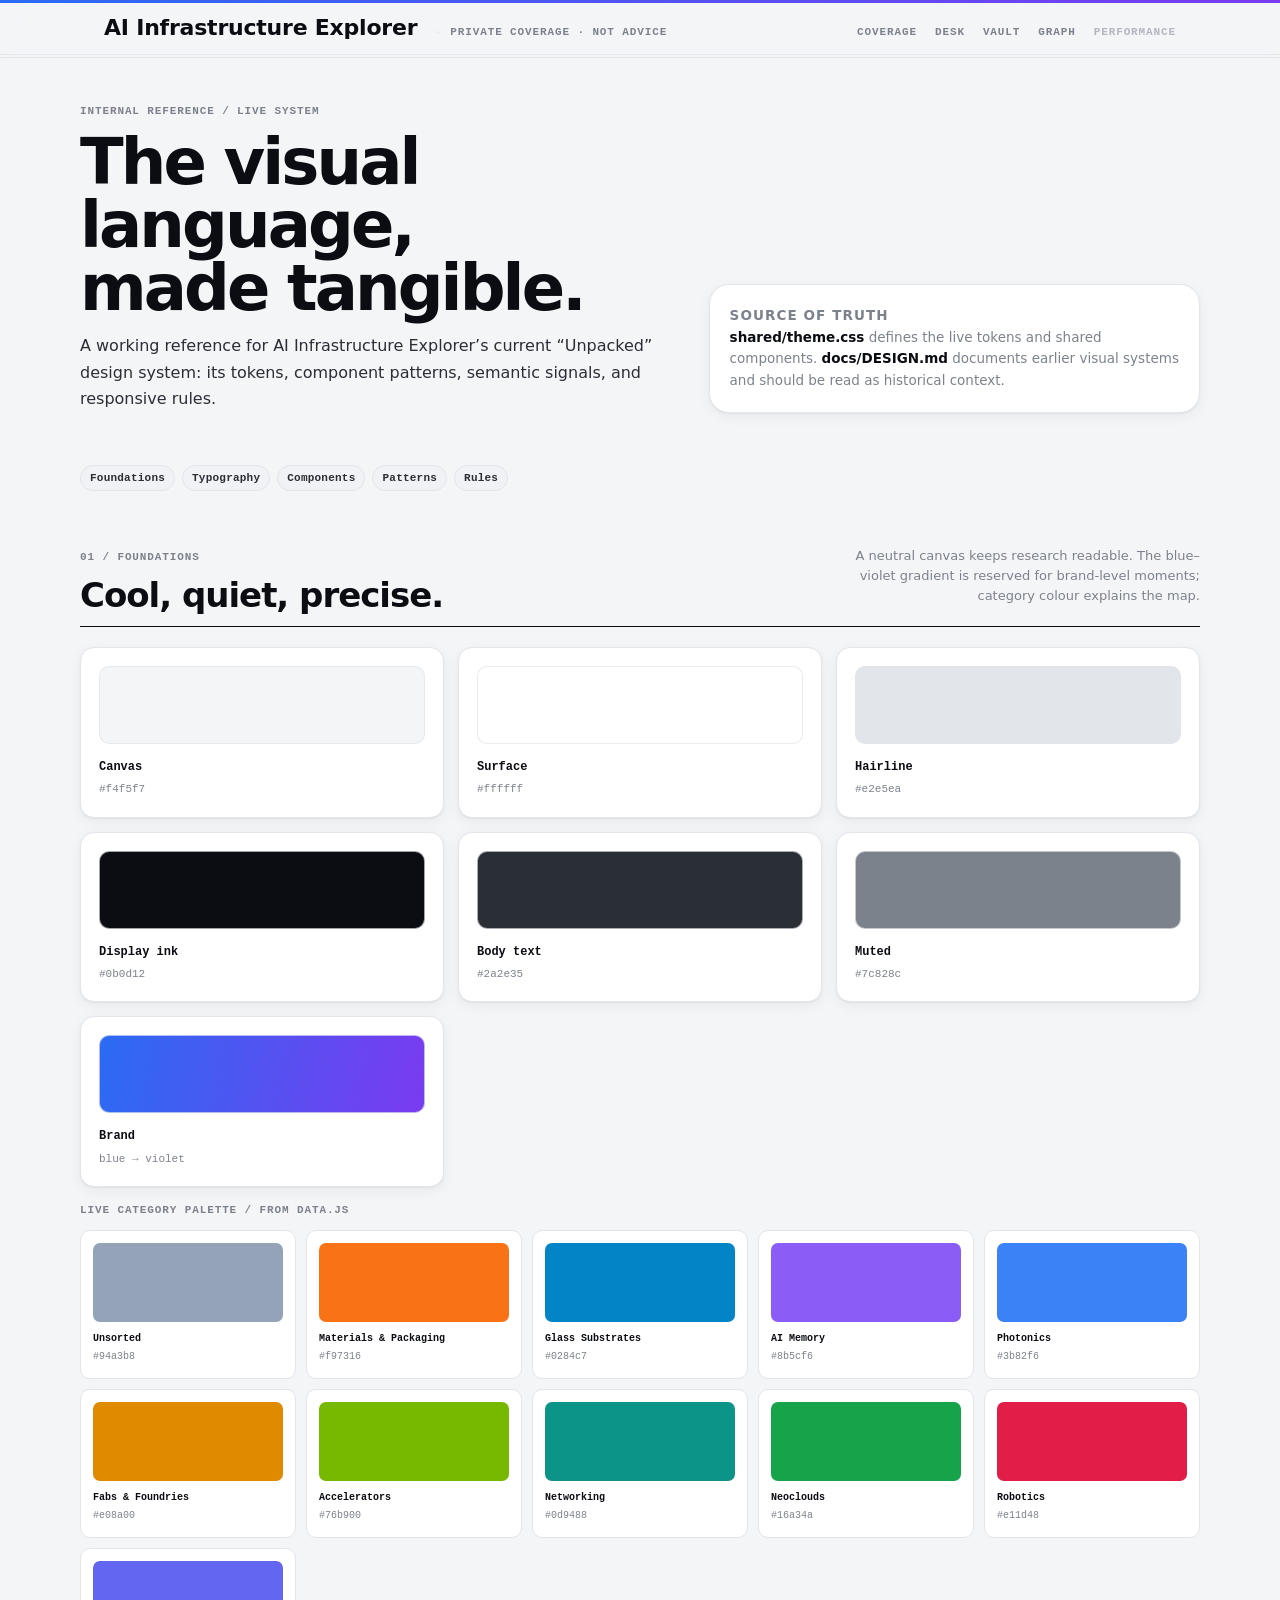
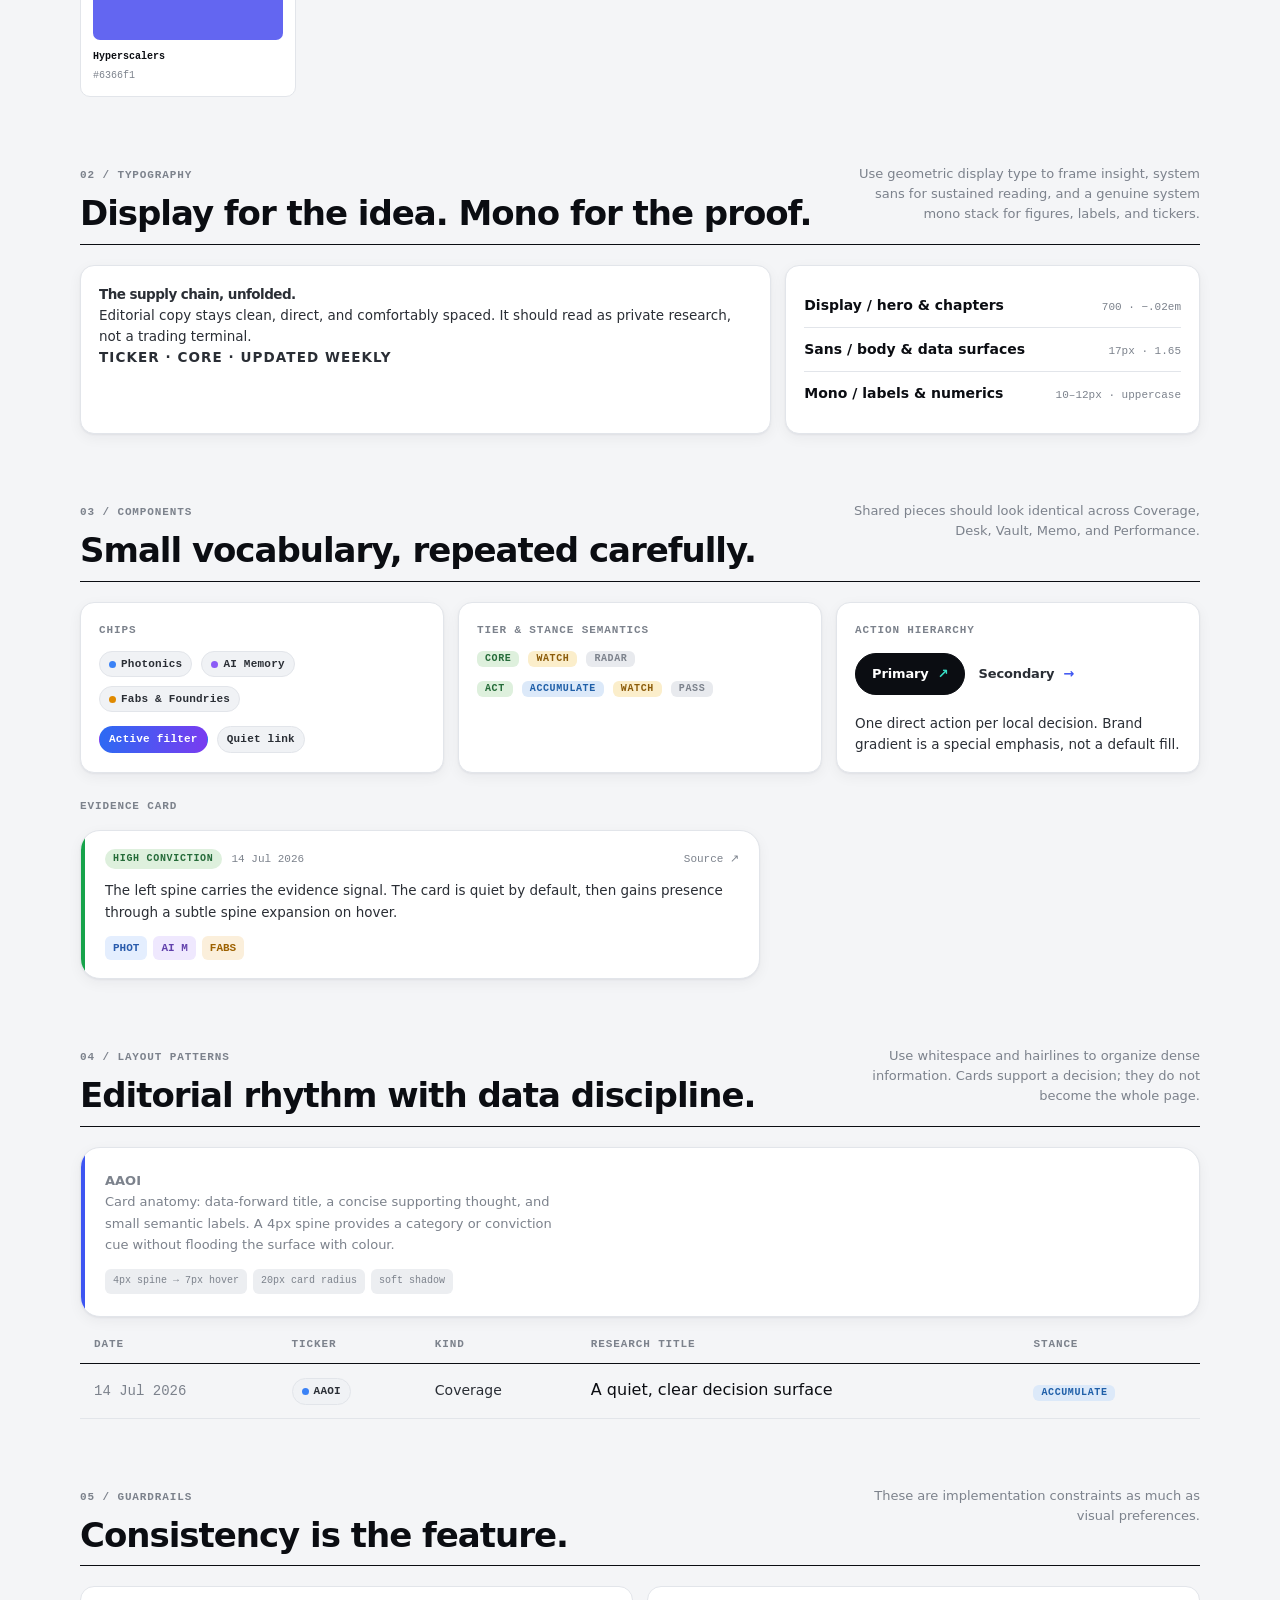
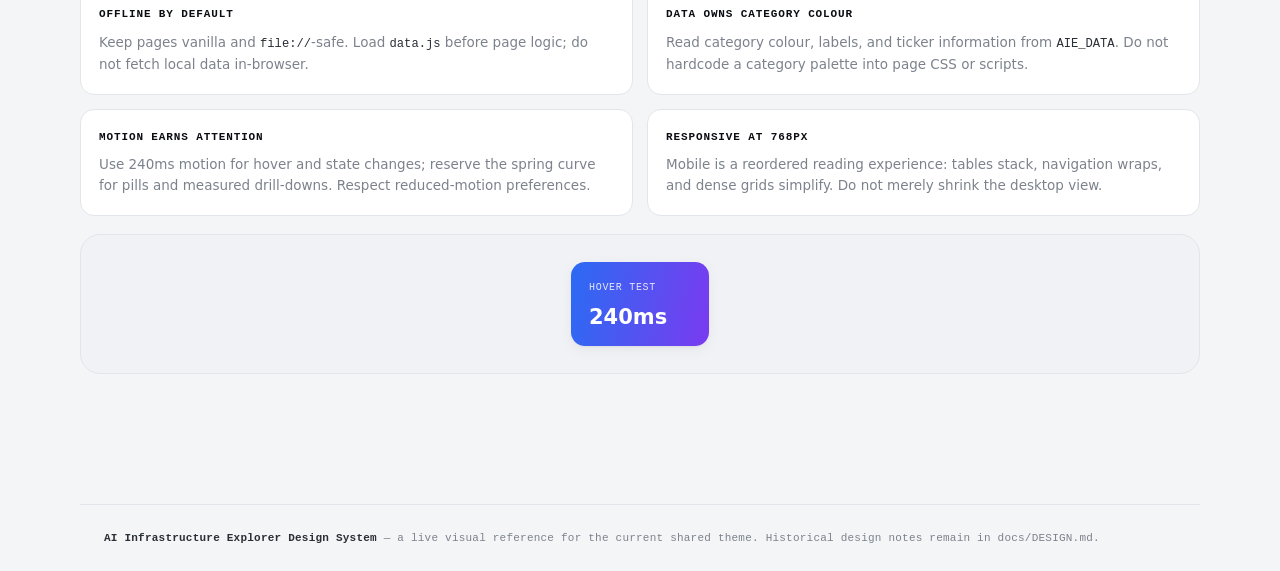
==== commit a8d8382e: "feat: the Great Rename — one brand, one vocabulary - Brand unified to 'AI Infrastructure Explorer' (" ====
--- a/design.html
+++ b/design.html
@@ -3,7 +3,7 @@
 <head>
   <meta charset="UTF-8" />
   <meta name="viewport" content="width=device-width, initial-scale=1.0" />
-  <title>Design System — AI Supply Desk</title>
+  <title>Design System — AI Infrastructure Explorer</title>
   <link
     rel="icon"
     href="data:image/svg+xml,%3Csvg xmlns='http://www.w3.org/2000/svg' viewBox='0 0 24 24'%3E%3Cpath d='M13 2 4.5 13.5H11l-1 8.5L19.5 10H13z' fill='%232b6bf3'/%3E%3C/svg%3E"
@@ -98,7 +98,7 @@
       <div>
         <p class="aie-label">Internal reference / live system</p>
         <h1 class="design-title">The visual language,<br>made tangible.</h1>
-        <p class="design-dek">A working reference for AI Supply Desk’s current “Unpacked” design system: its tokens, component patterns, semantic signals, and responsive rules.</p>
+        <p class="design-dek">A working reference for AI Infrastructure Explorer’s current “Unpacked” design system: its tokens, component patterns, semantic signals, and responsive rules.</p>
       </div>
       <aside class="design-status">
         <p class="aie-label">Source of truth</p>
@@ -188,7 +188,7 @@
     </section>
   </main>
 
-  <footer class="aie-colophon"><strong>AI Supply Desk Design System</strong> — a live visual reference for the current shared theme. Historical design notes remain in <code>docs/DESIGN.md</code>.</footer>
+  <footer class="aie-colophon"><strong>AI Infrastructure Explorer Design System</strong> — a live visual reference for the current shared theme. Historical design notes remain in <code>docs/DESIGN.md</code>.</footer>
 
   <script src="data.js"></script>
   <script src="shared/common.js"></script>
--- a/shared/theme.css
+++ b/shared/theme.css
@@ -45,9 +45,6 @@
      Weight 700 / -0.02em tracking applied at use sites. No CDN fonts. */
   --display: "Avenir Next", "Futura", -apple-system, "SF Pro Display",
              "Segoe UI", system-ui, sans-serif;
-  /* Transitional alias — pages still say var(--serif); renamed per page in
-     U4, alias deleted in U8. */
-  --serif: var(--display);
   /* System sans for data-dense surfaces (tables, map bands) — set per page. */
   --sans:  -apple-system, BlinkMacSystemFont, "SF Pro Text", system-ui,
            "Segoe UI", Roboto, sans-serif;
@@ -103,7 +100,7 @@
   margin: 0;
   background: var(--bg);
   color: var(--text);
-  font-family: var(--serif);
+  font-family: var(--display);
   font-size: 17px;
   line-height: 1.65;
   -webkit-font-smoothing: antialiased;
@@ -218,9 +215,9 @@
   flex-wrap: wrap;
 }
 
-/* Wordmark — the serif brand, left. */
+/* Wordmark — the display brand, left. */
 .aie-wordmark {
-  font-family: var(--serif);
+  font-family: var(--display);
   font-size: 22px;
   font-weight: 600;
   letter-spacing: -0.01em;
@@ -272,7 +269,7 @@
 /* ============================================================================
    5. LEDGER TABLE
    The coverage-notes ledger (index.html) + any tabular list. Editorial: quiet
-   hairlines, small-caps header, serif titles, mono meta.
+   hairlines, small-caps header, display titles, mono meta.
    ========================================================================== */
 .aie-ledger {
   width: 100%;
@@ -300,9 +297,9 @@
 .aie-ledger tbody tr:hover { background: var(--paper-sink); }
 /* Row links: whole row acts as a link without underlining everything. */
 .aie-ledger tbody tr.is-link { cursor: pointer; }
-/* The title cell carries the serif editorial voice. */
+/* The title cell carries the display editorial voice. */
 .aie-ledger .aie-ledger-title {
-  font-family: var(--serif);
+  font-family: var(--display);
   font-size: 16px;
   color: var(--ink);
 }
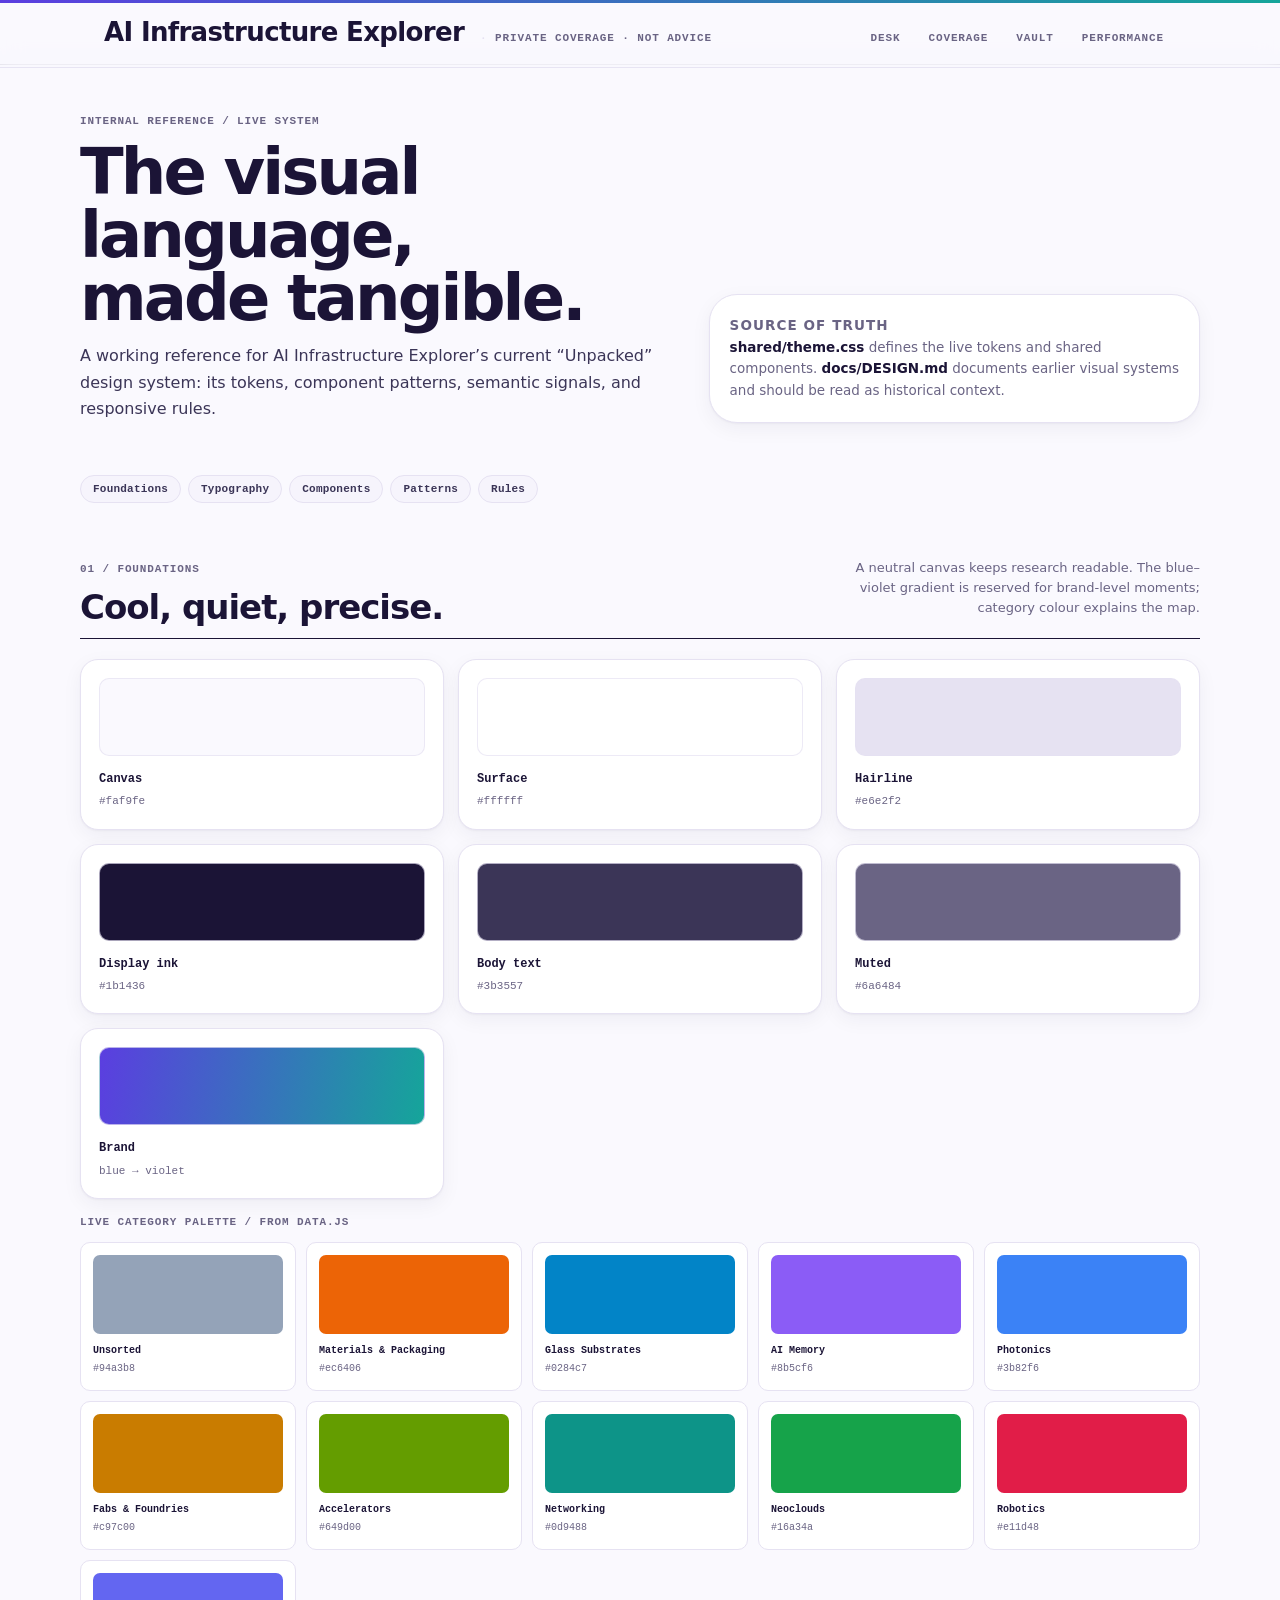
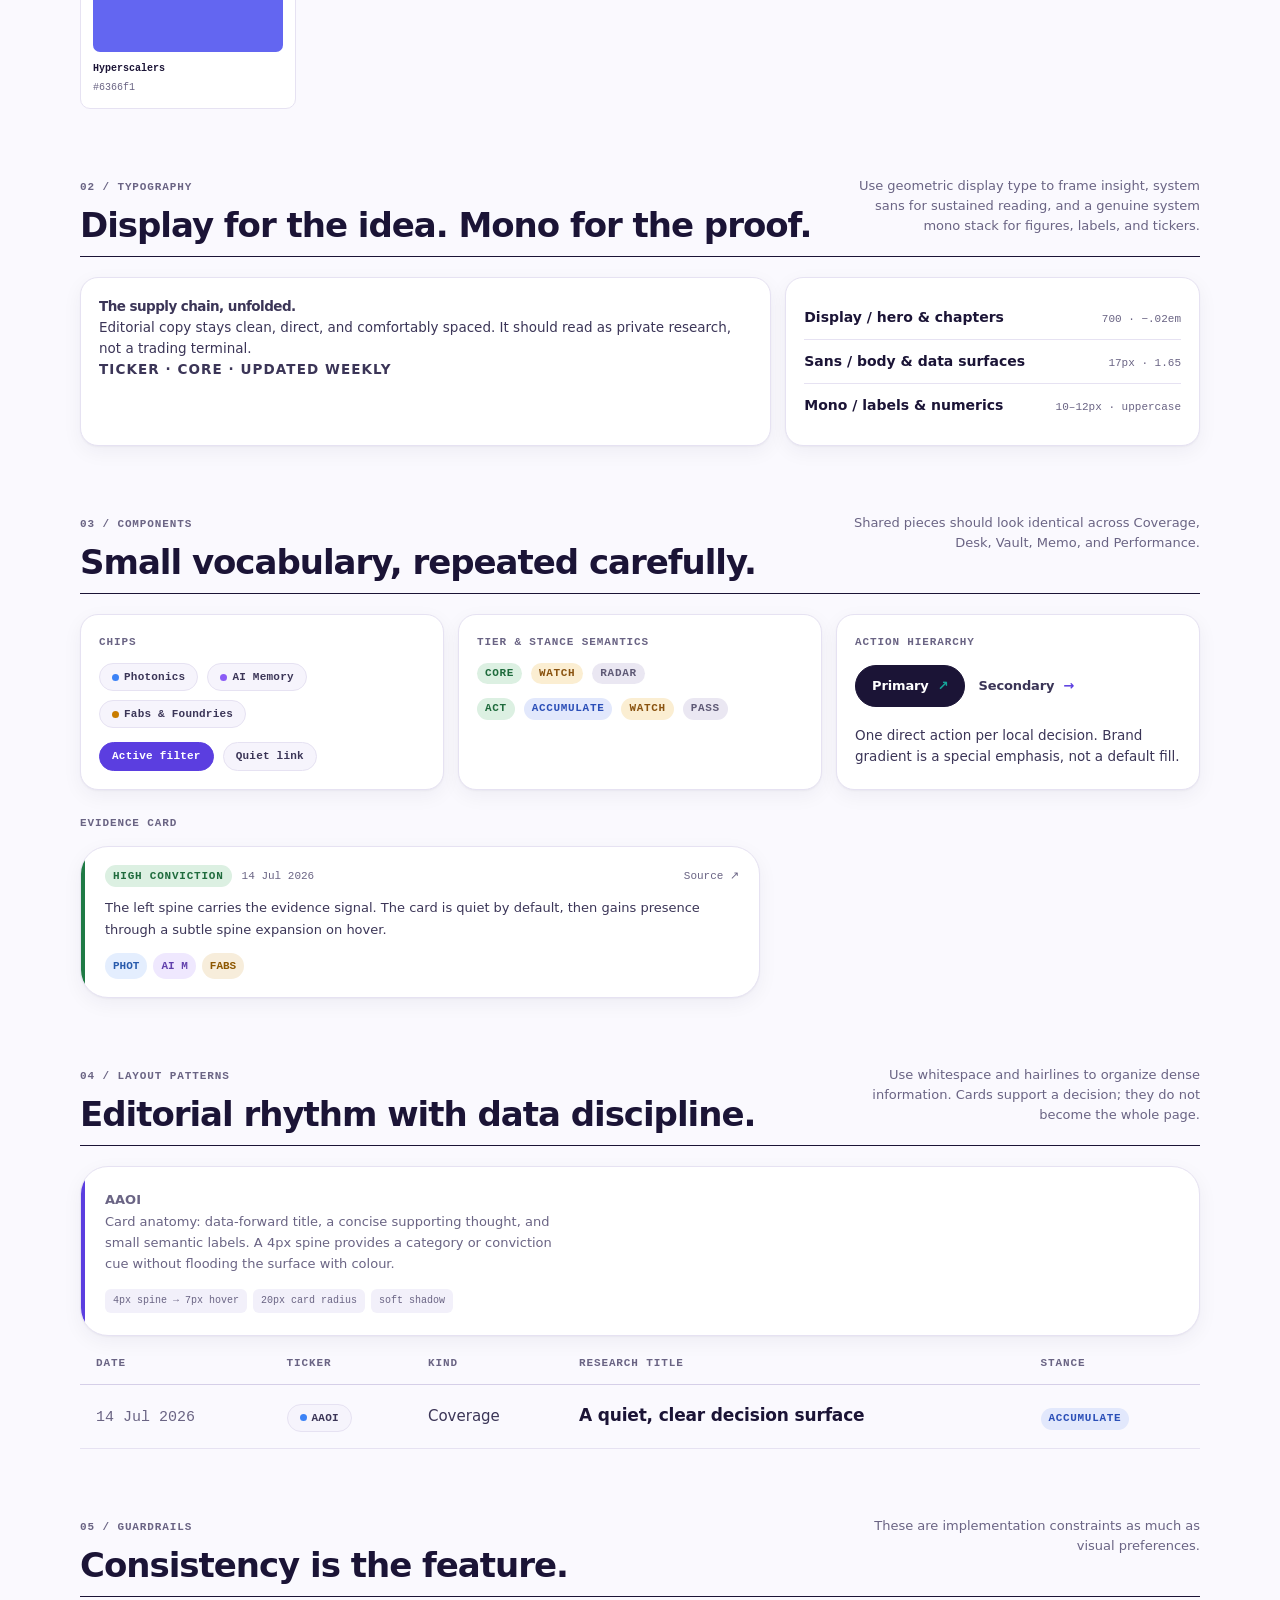
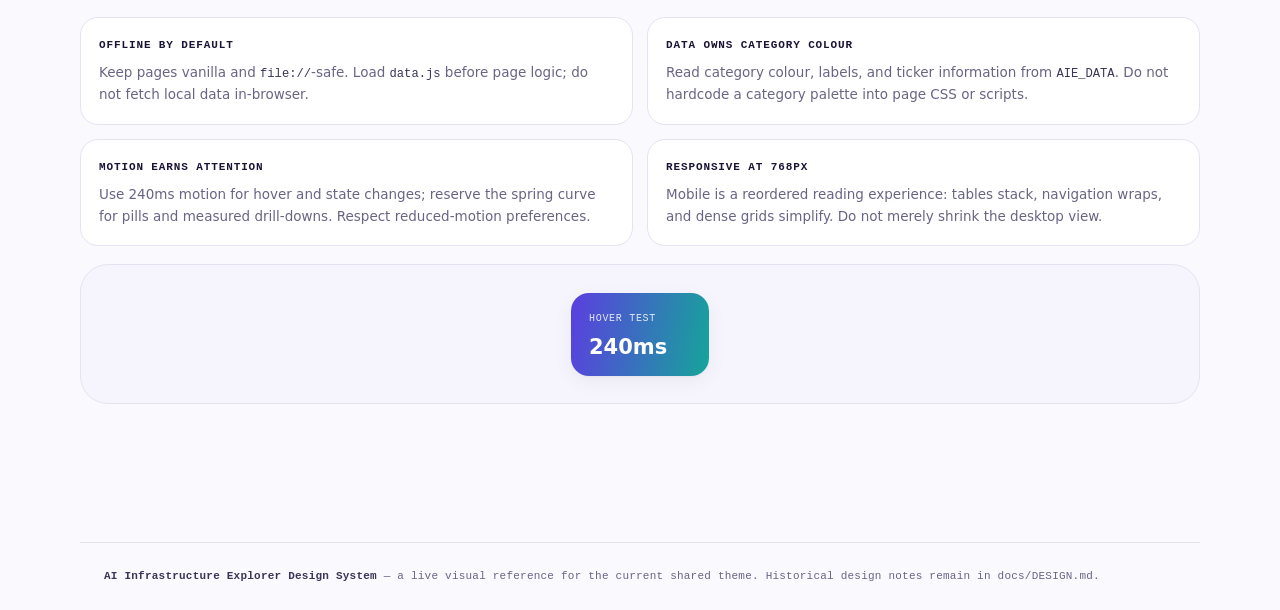
==== commit 1c9f611f: "feat: v9 coverage front page — stat block, plain English, two bug fixes Phase 3a. index.html rebuilt" ====
--- a/design.html
+++ b/design.html
@@ -6,7 +6,7 @@
   <title>Design System — AI Infrastructure Explorer</title>
   <link
     rel="icon"
-    href="data:image/svg+xml,%3Csvg xmlns='http://www.w3.org/2000/svg' viewBox='0 0 24 24'%3E%3Cpath d='M13 2 4.5 13.5H11l-1 8.5L19.5 10H13z' fill='%232b6bf3'/%3E%3C/svg%3E"
+    href="data:image/svg+xml,%3Csvg xmlns='http://www.w3.org/2000/svg' viewBox='0 0 24 24'%3E%3Cpath d='M13 2 4.5 13.5H11l-1 8.5L19.5 10H13z' fill='%235b3ee0'/%3E%3C/svg%3E"
   />
   <!-- Live source of truth: shared tokens and shared components. -->
   <link rel="stylesheet" href="shared/theme.css" />
--- a/shared/theme.css
+++ b/shared/theme.css
@@ -1,48 +1,78 @@
 /* ============================================================================
-   theme.css — "Unpacked" design tokens + shared components
-   (EXECUTION.md Phase 6, U2 — supersedes the warm editorial palette)
+   theme.css — v9 "soft two-tone" design tokens + shared components
+   (supersedes the v7 "Unpacked" cool-grey theme)
+
+   A soft violet-tinted canvas with a violet primary + teal secondary accent,
+   generous air and large soft radii — the language of phantom.com / aave.com,
+   applied to a dense research tool rather than a marketing site.
 
    Loaded by every page (index / desk / memo / vault / performance) via a plain
    <link>. Offline-first: no @import, no CDN fonts, file:// safe.
 
    HARD RULES honoured here:
    - Category colors are NEVER hardcoded — they stay a data-viz concern painted
-     at runtime from AIE_DATA.categories[id].color. The 3px top border is now
+     at runtime from AIE_DATA.categories[id].color. The 3px top border is
      BRAND chrome (--brand-grad, pure CSS); AIE.paintGradientBorder() is a
      kept-for-boot-order no-op.
    - Motion stays inside the 200-300ms rule and is gated on
      prefers-reduced-motion (see bottom of the Tokens block).
+
+   ACCESSIBILITY CONTRACT (the rule that shaped the palette):
+   - Body/label text pairs clear WCAG AA 4.5:1. UI fills clear 3:1.
+   - NO gradient text and NO white-on-gradient. The brand gradient runs from
+     6.5:1 (violet) to 3.05:1 (teal) against white, so anything relying on it
+     for legibility fails partway along its run. Gradients are for chrome and
+     fills only; text always sits on a measured solid.
+   - --fs-2xs (11px) is the type floor. Nothing may go smaller.
+   Verify with the contrast checker before shipping a token change.
    ========================================================================== */
 
 /* ============================================================================
    1. TOKENS
    ========================================================================== */
 :root {
-  /* --- Cool neutral "Unpacked" palette (EXECUTION.md Phase 6) ------------ */
-  --bg:        #f4f5f7;   /* cool neutral-grey canvas */
-  --card:      #ffffff;   /* pure white cards lift on the grey */
-  --border:    #e2e5ea;   /* cool hairline */
-  --ink:       #0b0d12;   /* near-black display ink */
-  --text:      #2a2e35;   /* body text — ink softened for long reading */
-  --muted:     #7c828c;   /* captions, small-caps labels, secondary meta */
-
-  /* Derived neutrals for fills/hovers. Names kept — pages consume them. */
-  --paper-sink: #eceef1;  /* recessed rows / hover wash */
-  --paper-tint: #f0f2f5;  /* subtle zebra / header fill */
-
-  /* True-black "event stage" dark surfaces (cross-section, vault graph). */
-  --stage:    #0a0a0c;
-  --stage-hi: #16161a;
-
-  /* --- Brand accent — ONE blue→violet gradient, used sparingly ----------- */
-  --brand-a:    #2b6bf3;
-  --brand-b:    #7a3bf0;
-  --brand-grad: linear-gradient(100deg, var(--brand-a), var(--brand-b));
-  --brand-ink:  #3d55f2;  /* solid fallback where a gradient can't paint */
+  /* --- Soft violet-tinted canvas (v9 "soft two-tone") -------------------
+     Every text pair below is measured, not eyeballed. Ratios in comments are
+     against --bg unless stated; the floor is 4.5:1 for text, 3:1 for UI. */
+  --bg:        #faf9fe;   /* soft violet-tinted canvas */
+  --card:      #ffffff;   /* pure white cards float on it */
+  --border:    #e6e2f2;   /* violet hairline */
+  --border-strong: #d5cfe8;  /* emphasised divider */
+  --ink:       #1b1436;   /* deep violet display ink — 16.7:1 */
+  --text:      #3b3557;   /* body — 10.9:1 */
+  --muted:     #6a6484;   /* captions / small-caps — 5.3:1 (was 3.55:1, failed AA) */
+
+  /* Derived neutrals for fills/hovers. Names kept — 4 pages consume them. */
+  --paper-sink: #f2f0fa;  /* recessed rows / hover wash */
+  --paper-tint: #f6f4fc;  /* subtle zebra / header fill */
+
+  /* Dark "stage" surfaces (map hub, cross-section, vault graph), violet-black. */
+  --stage:    #0e0a1c;
+  --stage-hi: #191330;
+
+  /* --- Brand: violet primary + teal secondary --------------------------- */
+  --violet:      #5b3ee0;  /* primary accent, links, key numbers — 6.5:1 on card */
+  --violet-hi:   #7c5cf0;  /* hover / gradient end — 4.5:1 on card */
+  --violet-wash: #efeafe;  /* tinted fills, section washes */
+  --teal:        #0f776f;  /* secondary accent WHEN IT CARRIES TEXT — ≥4.6:1 on
+                              every surface it can land on, incl. both washes */
+  --teal-ui:     #15a59a;  /* secondary for fills/marks only — 3.1:1, never text */
+  --teal-wash:   #e2f6f3;  /* second wash */
+
+  /* Legacy brand aliases — kept so existing --brand-* call sites keep working. */
+  --brand-a:    var(--violet);
+  --brand-b:    var(--teal-ui);
+  --brand-grad: linear-gradient(100deg, var(--violet), var(--teal-ui));
+  --brand-ink:  var(--violet);   /* solid fallback where a gradient can't paint */
+
+  /* --- Up / down. ONE pair, defined once. Previously declared with DIFFERENT
+     hexes on four pages (#4d6a2b/#a13d2f vs #16a34a/#dc2626). ------------- */
+  --pos: #1f7a45;   /* 4.9:1 on card */
+  --neg: #b23124;   /* 5.5:1 on card */
 
   /* --- Typography -------------------------------------------------------- */
-  /* Bold geometric sans display stack — hero, chapter heads, ledger titles.
-     Weight 700 / -0.02em tracking applied at use sites. No CDN fonts. */
+  /* Bold geometric sans display stack — the same geo-grotesque family as the
+     reference sites, just used far bigger. No CDN fonts (file:// hard rule). */
   --display: "Avenir Next", "Futura", -apple-system, "SF Pro Display",
              "Segoe UI", system-ui, sans-serif;
   /* System sans for data-dense surfaces (tables, map bands) — set per page. */
@@ -52,27 +82,43 @@
   --mono:  "SF Mono", ui-monospace, SFMono-Regular, Menlo, Monaco,
            "Cascadia Code", "Roboto Mono", monospace;
 
-  /* --- Radii & shadows (cool-tinted) ------------------------------------ */
-  --r-card:    20px;
-  --r-tile:    14px;
+  /* --- Type scale. Replaces 30 ad-hoc sizes. 11px is the FLOOR: nothing in
+     the app may set type smaller than --fs-2xs. ---------------------------- */
+  --fs-3xl:  44px;   /* page headline */
+  --fs-2xl:  34px;   /* section / memo title */
+  --fs-xl:   26px;   /* chapter head */
+  --fs-lg:   20px;   /* standfirst, card title */
+  --fs-md:   17px;   /* body */
+  --fs-sm:   15px;   /* dense body, table cell */
+  --fs-xs:   13px;   /* meta, caption */
+  --fs-2xs:  11px;   /* mono small-caps — the floor */
+  --fs-stat: clamp(38px, 6vw, 64px);  /* the big-number stat block */
+
+  /* --- Spacing scale (new — there were no spacing tokens at all) --------- */
+  --s-1:  4px;  --s-2:  8px;  --s-3: 12px;  --s-4: 16px;
+  --s-5: 24px;  --s-6: 32px;  --s-7: 48px;  --s-8: 72px;
+
+  /* --- Radii & shadows (softer, violet-tinted) -------------------------- */
+  --r-card:    28px;
+  --r-tile:    18px;
   --r-chip:    999px;
-  --shadow-sm: 0 1px 2px rgba(15, 23, 42, 0.05),
-               0 4px 14px rgba(15, 23, 42, 0.05);
-  --shadow-lg: 0 2px 6px rgba(15, 23, 42, 0.06),
-               0 18px 40px -18px rgba(15, 23, 42, 0.20);
+  --shadow-sm: 0 1px 2px rgba(27, 20, 54, 0.04),
+               0 6px 20px rgba(27, 20, 54, 0.05);
+  --shadow-lg: 0 2px 8px rgba(27, 20, 54, 0.05),
+               0 24px 56px -20px rgba(27, 20, 54, 0.18);
 
   /* --- Motion (UNCHANGED — inside 200-300ms, spring for pill/drilldowns) - */
   --dur:    240ms;
   --ease:   240ms ease;
   --spring: cubic-bezier(0.32, 0.72, 0.28, 1.15);
 
-  /* --- Semantic hue tokens (cool-tinted fills, same hue meaning) ---------
-     Green = act / core · Sky = accumulate · Amber = watch · Muted = pass /
-     radar. Fills recalibrated for the cool canvas; text keeps ≥4.5:1. */
-  --sem-act-bg:        #def0dd;  --sem-act-fg:        #256b39;  /* green  */
-  --sem-accumulate-bg: #dce9f9;  --sem-accumulate-fg: #1f5fa8;  /* sky    */
-  --sem-watch-bg:      #fbeecb;  --sem-watch-fg:      #8c5c0a;  /* amber  */
-  --sem-pass-bg:       #e8eaee;  --sem-pass-fg:       #7c828c;  /* muted  */
+  /* --- Semantic hue tokens, recalibrated to the violet canvas ------------
+     Green = act / core · Blue = accumulate · Amber = watch · Muted = pass /
+     radar. All four pairs measured ≥5.3:1. */
+  --sem-act-bg:        #dcf0e2;  --sem-act-fg:        #1f6b3d;  /* green 5.45 */
+  --sem-accumulate-bg: #e2e8fc;  --sem-accumulate-fg: #2b4fb8;  /* blue  5.90 */
+  --sem-watch-bg:      #fbeed2;  --sem-watch-fg:      #8a5310;  /* amber 5.49 */
+  --sem-pass-bg:       #eae7f2;  --sem-pass-fg:       #5f5a76;  /* muted 5.36 */
 }
 
 /* Ambient dash-scroll for the map's flow arrows (U7 wires this up). The
@@ -95,13 +141,29 @@
 
 *, *::before, *::after { box-sizing: border-box; }
 
+/* ----------------------------------------------------------------------------
+   Focus ring — ONE rule for the whole site. Before v9 this existed only in
+   desk.html, so keyboard users got nothing on the other four pages.
+   :focus-visible (not :focus) so a mouse click never paints a ring.
+   -------------------------------------------------------------------------- */
+:focus-visible {
+  outline: 2px solid var(--violet);
+  outline-offset: 2px;
+  border-radius: 4px;
+}
+/* On the dark stage surfaces the violet ring disappears — go white there. */
+.aie-on-stage :focus-visible,
+.vlt-graph-wrap :focus-visible,
+.layer-hub:focus-visible,
+.map-cross :focus-visible { outline-color: #fff; }
+
 /* Editorial base. Pages may override font-family on data-dense containers. */
 body {
   margin: 0;
   background: var(--bg);
   color: var(--text);
   font-family: var(--display);
-  font-size: 17px;
+  font-size: var(--fs-md);
   line-height: 1.65;
   -webkit-font-smoothing: antialiased;
   text-rendering: optimizeLegibility;
@@ -111,11 +173,12 @@
    2. UTILITIES
    ========================================================================== */
 
-/* Small-caps label — uppercase mono, 0.08em tracking, 11px. Reused by the
-   nav kicker, ledger headers, section eyebrows, colophon. */
+/* Small-caps label — uppercase mono, 0.08em tracking. Reused by the nav
+   kicker, ledger headers, section eyebrows, colophon. --fs-2xs is the FLOOR;
+   nothing in the app may go smaller. */
 .aie-label {
   font-family: var(--mono);
-  font-size: 11px;
+  font-size: var(--fs-2xs);
   font-weight: 600;
   letter-spacing: 0.08em;
   text-transform: uppercase;
@@ -123,7 +186,122 @@
 }
 
 /* Constrained editorial column. */
-.aie-wrap { max-width: 1120px; margin: 0 auto; padding: 0 24px; }
+.aie-wrap { max-width: 1120px; margin: 0 auto; padding: 0 var(--s-5); }
+
+/* ----------------------------------------------------------------------------
+   Section rhythm. The single biggest lever on "does this feel airy" — reference
+   sites separate sections by ~72px, this app previously used ~40px.
+   -------------------------------------------------------------------------- */
+.aie-section { margin-top: var(--s-8); }
+.aie-section-head { margin-bottom: var(--s-5); }
+.aie-section-title {
+  margin: var(--s-2) 0 0;
+  font-family: var(--display);
+  font-size: var(--fs-2xl);
+  font-weight: 700;
+  letter-spacing: -0.025em;
+  line-height: 1.1;
+  color: var(--ink);
+}
+.aie-section-sub {
+  margin: var(--s-3) 0 0;
+  font-size: var(--fs-lg);
+  line-height: 1.5;
+  color: var(--muted);
+  max-width: 62ch;
+}
+
+/* ----------------------------------------------------------------------------
+   Pastel wash — a soft two-tone panel used SPARINGLY to separate a section
+   from the canvas. Borrowed from aave.com's gradient section backgrounds.
+   -------------------------------------------------------------------------- */
+.aie-wash {
+  background:
+    radial-gradient(ellipse 70% 120% at 8% 0%, var(--violet-wash), transparent 62%),
+    radial-gradient(ellipse 70% 120% at 96% 100%, var(--teal-wash), transparent 62%),
+    var(--card);
+  border: 1px solid var(--border);
+  border-radius: var(--r-card);
+  padding: var(--s-6);
+}
+
+/* ----------------------------------------------------------------------------
+   Big-number stat block — the one genuinely new component, and the design's
+   signature. Huge figure, small quiet label under it (aave.com's move).
+   Revived from the dead .unf-stat rail, which nothing rendered after v8.
+
+     <div class="aie-stat-grid">
+       <div class="aie-stat">
+         <span class="aie-stat-value">120</span>
+         <span class="aie-stat-label">Companies tracked</span>
+         <span class="aie-stat-note">across 10 layers</span>
+       </div>
+     </div>
+   -------------------------------------------------------------------------- */
+.aie-stat-grid {
+  display: grid;
+  grid-template-columns: repeat(auto-fit, minmax(190px, 1fr));
+  gap: var(--s-3);
+}
+.aie-stat {
+  display: flex;
+  flex-direction: column;
+  gap: var(--s-2);
+  padding: var(--s-5) var(--s-5) var(--s-6);
+  background: var(--card);
+  border: 1px solid var(--border);
+  border-radius: var(--r-tile);
+  min-width: 0;
+}
+.aie-stat-value {
+  font-family: var(--display);
+  font-size: var(--fs-stat);
+  font-weight: 700;
+  letter-spacing: -0.04em;
+  line-height: 0.95;
+  color: var(--ink);
+  /* Numbers must not reflow as they change — tabular figures. */
+  font-variant-numeric: tabular-nums;
+}
+/* The lead figure on a page. Deliberately SOLID violet, not gradient text:
+   a violet->teal gradient runs from 6.5:1 down to 3.05:1 against white, so
+   part of every gradient headline would fail AA. --violet is 6.54:1 flat. */
+.aie-stat--lead .aie-stat-value { color: var(--violet); }
+.aie-stat--lead {
+  border-color: color-mix(in srgb, var(--violet) 28%, var(--border));
+  background:
+    radial-gradient(ellipse 120% 100% at 0% 0%, var(--violet-wash), transparent 70%),
+    var(--card);
+}
+.aie-stat-label {
+  font-family: var(--mono);
+  font-size: var(--fs-2xs);
+  font-weight: 600;
+  letter-spacing: 0.08em;
+  text-transform: uppercase;
+  color: var(--muted);
+}
+.aie-stat-note {
+  font-size: var(--fs-xs);
+  line-height: 1.45;
+  color: var(--muted);
+}
+/* "No data yet" — must read as absent, never as a bad number. */
+.aie-stat-value.is-none {
+  font-size: var(--fs-lg);
+  letter-spacing: -0.01em;
+  line-height: 1.3;
+  color: var(--muted);
+}
+a.aie-stat {
+  text-decoration: none;
+  transition: border-color var(--ease), box-shadow var(--ease), transform var(--ease);
+}
+a.aie-stat:hover {
+  border-color: var(--violet);
+  box-shadow: var(--shadow-lg);
+  transform: translateY(-2px);
+}
 
 /* Double hairline rule — two warm lines, the lower one lighter. Used under the
    masthead and to close sections. */
@@ -151,47 +329,9 @@
   background: var(--brand-grad);
 }
 
-/* ============================================================================
-   3b. FOCUS CARD (Phase 6, U5)
-   The week's one headline — desk.meta.focus. Shared by index.html (full-width
-   lead) and desk.html (hero lead card); pages only add layout/spacing around
-   this block (margins, hero placement) — the look itself lives here.
-   ========================================================================== */
-.aie-focus {
-  position: relative;
-  padding: 22px 26px 24px;
-  border-radius: var(--r-card);
-  background: var(--card);
-  border: 1px solid var(--border);
-  box-shadow: var(--shadow-sm);
-  overflow: hidden;
-}
-.aie-focus::before {
-  content: "";
-  position: absolute;
-  top: 0; left: 0; right: 0;
-  height: 3px;
-  background: var(--brand-grad);
-}
-.aie-focus-eyebrow { display: block; margin-bottom: 10px; }
-.aie-focus-headline {
-  margin: 0 0 8px;
-  font-family: var(--display);
-  font-size: clamp(22px, 3.4vw, 34px);
-  font-weight: 700;
-  letter-spacing: -0.02em;
-  line-height: 1.15;
-  color: var(--ink);
-}
-.aie-focus-dek {
-  margin: 0 0 14px;
-  font-family: var(--display);
-  font-size: 15px;
-  line-height: 1.55;
-  color: var(--text);
-}
-.aie-focus-tickers { display: flex; flex-wrap: wrap; gap: 6px; }
-.aie-focus > *:last-child { margin-bottom: 0; }
+/* (3b. FOCUS CARD — deleted. v8 removed the desk Focus card on 18 Jul 2026;
+   renderFocusCard() went with it and no page has referenced .aie-focus since.
+   ~40 lines of dead CSS removed in the v9 redesign.) */
 
 /* ============================================================================
    4. TOP NAV / MASTHEAD
@@ -208,19 +348,20 @@
 .aie-nav-inner {
   max-width: 1120px;
   margin: 0 auto;
-  padding: 14px 24px 12px;
+  padding: var(--s-4) var(--s-5) var(--s-3);
   display: flex;
   align-items: baseline;
-  gap: 18px;
+  gap: var(--s-4);
   flex-wrap: wrap;
 }
 
-/* Wordmark — the display brand, left. */
+/* Wordmark — the display brand, left. Bigger and heavier in v9: the reference
+   sites lead with a confident wordmark rather than a quiet one. */
 .aie-wordmark {
   font-family: var(--display);
-  font-size: 22px;
-  font-weight: 600;
-  letter-spacing: -0.01em;
+  font-size: var(--fs-xl);
+  font-weight: 700;
+  letter-spacing: -0.025em;
   color: var(--ink);
   text-decoration: none;
   line-height: 1;
@@ -235,27 +376,31 @@
 
 .aie-nav-links {
   display: flex;
-  align-items: baseline;
-  gap: 18px;
+  align-items: center;
+  gap: var(--s-1);
   flex-wrap: wrap;
 }
+/* Pill nav links (v9) — the underline-tab language is retired. */
 .aie-nav-links a {
   font-family: var(--mono);
-  font-size: 11px;
+  font-size: var(--fs-2xs);
   font-weight: 600;
   letter-spacing: 0.08em;
   text-transform: uppercase;
   color: var(--muted);
   text-decoration: none;
-  padding-bottom: 3px;
-  border-bottom: 1.5px solid transparent;
-  transition: color var(--ease), border-color var(--ease);
-}
-.aie-nav-links a:hover { color: var(--ink); }
+  padding: var(--s-2) var(--s-3);
+  border-radius: var(--r-chip);
+  transition: color var(--ease), background var(--ease);
+}
+.aie-nav-links a:hover { color: var(--ink); background: var(--paper-sink); }
 .aie-nav-links a.is-active {
-  color: var(--ink);
-  border-bottom-color: var(--ink);
-}
+  color: #fff;
+  /* Solid violet, not the gradient: white on the gradient's teal end is
+     3.05:1 and would fail AA. White on --violet is 6.54:1. */
+  background: var(--violet);
+}
+.aie-nav-links a.is-active:hover { color: #fff; background: var(--violet); }
 /* Performance stays greyed / non-interactive until it has ≥3 calls. */
 .aie-nav-links a.is-disabled {
   color: color-mix(in srgb, var(--muted) 55%, transparent);
@@ -275,34 +420,40 @@
   width: 100%;
   border-collapse: collapse;
   font-family: var(--sans);
-  font-size: 14px;
+  font-size: var(--fs-sm);
 }
 .aie-ledger thead th {
   font-family: var(--mono);
-  font-size: 11px;
+  font-size: var(--fs-2xs);
   font-weight: 600;
   letter-spacing: 0.08em;
   text-transform: uppercase;
   color: var(--muted);
   text-align: left;
-  padding: 0 14px 10px;
-  border-bottom: 1px solid var(--ink);
-}
+  padding: 0 var(--s-4) var(--s-3);
+  border-bottom: 1px solid var(--border-strong);
+}
+/* Roomier rows — the single change that makes a dense ledger feel calm. */
 .aie-ledger tbody td {
-  padding: 13px 14px;
+  padding: var(--s-4);
   border-bottom: 1px solid var(--border);
   vertical-align: baseline;
 }
+/* Numbers must never reflow as they change. */
+.aie-ledger td, .aie-ledger th { font-variant-numeric: tabular-nums; }
 .aie-ledger tbody tr { transition: background var(--ease); }
-.aie-ledger tbody tr:hover { background: var(--paper-sink); }
+.aie-ledger tbody tr:hover { background: var(--violet-wash); }
 /* Row links: whole row acts as a link without underlining everything. */
 .aie-ledger tbody tr.is-link { cursor: pointer; }
 /* The title cell carries the display editorial voice. */
 .aie-ledger .aie-ledger-title {
   font-family: var(--display);
-  font-size: 16px;
+  font-size: var(--fs-md);
+  font-weight: 600;
+  letter-spacing: -0.01em;
   color: var(--ink);
 }
+.aie-ledger tbody tr.is-link:hover .aie-ledger-title { color: var(--violet); }
 .aie-ledger .aie-ledger-date { font-family: var(--mono); color: var(--muted); }
 /* Muted "verdict only" rows (a desk verdict but no memo yet). */
 .aie-ledger tbody tr.is-stub td { color: var(--muted); }
@@ -319,10 +470,10 @@
   align-items: center;
   gap: 5px;
   font-family: var(--mono);
-  font-size: 11px;
+  font-size: var(--fs-2xs);
   font-weight: 600;
   letter-spacing: 0.02em;
-  padding: 3px 9px;
+  padding: var(--s-1) var(--s-3);
   border-radius: var(--r-chip);
   background: var(--paper-tint);
   border: 1px solid var(--border);
@@ -331,7 +482,13 @@
   white-space: nowrap;
   transition: background var(--ease), border-color var(--ease), color var(--ease);
 }
-a.aie-chip:hover { border-color: var(--muted); color: var(--ink); }
+a.aie-chip:hover, button.aie-chip:hover {
+  border-color: var(--violet);
+  color: var(--violet);
+  background: var(--violet-wash);
+}
+/* Filter chips are <button>s on index.html; keep them tap-friendly. */
+button.aie-chip { cursor: pointer; min-height: 30px; }
 
 /* Ticker chip: a small dot in the (runtime-supplied) category accent. */
 .aie-chip--ticker::before {
@@ -341,15 +498,21 @@
   background: var(--chip-accent, var(--muted));
 }
 
-/* Filter chip toggle state — active = brand-gradient fill, white text (Phase 6,
-   U4). Shared so every filter toggle site-wide reads the same. */
+/* Filter chip toggle state. Solid violet, NOT the brand gradient: white on the
+   gradient's teal end measures 3.05:1 and fails AA. White on --violet is
+   6.54:1. Shared so every filter toggle site-wide reads the same. */
 .aie-chip.is-active {
-  background: var(--brand-grad);
-  border-color: transparent;
+  background: var(--violet);
+  border-color: var(--violet);
   color: #fff;
 }
-.aie-chip.is-active::before { background: #fff; }  /* ticker dot stays visible on the gradient */
-a.aie-chip.is-active:hover { color: #fff; }
+.aie-chip.is-active::before { background: #fff; }  /* ticker dot stays visible */
+a.aie-chip.is-active:hover,
+button.aie-chip.is-active:hover {
+  color: #fff;
+  background: var(--violet);
+  border-color: var(--violet);
+}
 
 /* ----------------------------------------------------------------------------
    Inline prose markup (shared by AIE.renderInline — memo.html, vault.html).
@@ -373,13 +536,13 @@
 .aie-badge {
   display: inline-block;
   font-family: var(--mono);
-  font-size: 10px;
+  font-size: var(--fs-2xs);   /* was 10px — below the v9 floor */
   font-weight: 700;
   letter-spacing: 0.06em;
   text-transform: uppercase;
-  padding: 3px 8px;
-  border-radius: 6px;
-  line-height: 1;
+  padding: var(--s-1) var(--s-2);
+  border-radius: var(--r-chip);
+  line-height: 1.2;
 }
 
 /* Conviction tiers. */
@@ -418,30 +581,32 @@
   top: 0; left: 0; bottom: 0;
   width: 4px;
   background: var(--spine, var(--border));
-  transition: width var(--ease);
-}
-.th-card:hover::before { width: 7px; }
-.th-card.high-conviction { --spine: #16a34a; }
-.th-card-compact { background: var(--bg); }
+  /* Grow via transform, not width — compositor-only, no layout on hover. */
+  transform-origin: left center;
+  transition: transform var(--ease);
+}
+.th-card:hover::before { transform: scaleX(1.75); }   /* 4px -> 7px */
+.th-card.high-conviction { --spine: var(--pos); }
+.th-card-compact { background: var(--bg); border-radius: var(--r-tile); }
 .th-card-meta {
   display: flex; align-items: center; gap: 10px; flex-wrap: wrap; margin-bottom: 10px;
 }
-.th-date   { font-family: var(--mono); font-size: 11px; color: var(--muted); }
+.th-date   { font-family: var(--mono); font-size: var(--fs-2xs); color: var(--muted); }
 .th-source {
-  font-family: var(--mono); font-size: 11px; color: var(--muted);
+  font-family: var(--mono); font-size: var(--fs-2xs); color: var(--muted);
   text-decoration: none; margin-left: auto;
 }
 .th-source:hover { color: var(--ink); }
 .th-text {
   font-family: var(--sans);
-  font-size: 13.5px; line-height: 1.65; color: var(--text);
+  font-size: var(--fs-xs); line-height: 1.7; color: var(--text);
   white-space: pre-wrap; word-break: break-word; margin: 0 0 12px;
 }
 .th-tickers { display: flex; flex-wrap: wrap; gap: 6px; }
 .th-ticker {
   display: inline-flex; align-items: center;
-  font-family: var(--mono); font-size: 11px; font-weight: 700;
-  padding: 3px 8px; border-radius: 6px;
+  font-family: var(--mono); font-size: var(--fs-2xs); font-weight: 700;
+  padding: var(--s-1) var(--s-2); border-radius: var(--r-chip);
   text-decoration: none; cursor: pointer;
   background: color-mix(in srgb, var(--t-color, #94a3b8) 14%, white);
   color: color-mix(in srgb, var(--t-color, #94a3b8) 70%, black);
@@ -454,7 +619,7 @@
 /* Conviction badge on a thesis card — same hue vocabulary as tiers/stances
    (green = high, neutral = note). Values identical to desk.html's prior rule. */
 .th-conviction {
-  font-family: var(--mono); font-size: 10px; letter-spacing: .07em;
+  font-family: var(--mono); font-size: var(--fs-2xs); letter-spacing: .07em;
   text-transform: uppercase; font-weight: 700;
   padding: 2px 8px; border-radius: 999px;
 }
@@ -466,12 +631,12 @@
    ========================================================================== */
 .aie-colophon {
   max-width: 1120px;
-  margin: 64px auto 0;
-  padding: 24px;
+  margin: var(--s-8) auto 0;
+  padding: var(--s-5);
   border-top: 1px solid var(--border);
   font-family: var(--mono);
-  font-size: 11px;
-  line-height: 1.7;
+  font-size: var(--fs-2xs);
+  line-height: 1.8;
   letter-spacing: 0.02em;
   color: var(--muted);
 }
@@ -483,51 +648,71 @@
    9. RESPONSIVE — mobile breakpoint 768px
    ========================================================================== */
 @media (max-width: 768px) {
-  body { font-size: 16px; }
-  .aie-nav-inner { padding: 12px 18px 10px; gap: 12px; }
-  .aie-wordmark { font-size: 19px; }
+  body { font-size: var(--fs-md); }
+  .aie-nav-inner { padding: var(--s-3) var(--s-4) var(--s-2); gap: var(--s-3); }
+  .aie-wordmark { font-size: var(--fs-lg); }
   /* On narrow screens the kicker drops and links wrap under the wordmark. */
   .aie-nav .aie-kicker { display: none; }
   .aie-nav-spacer { flex-basis: 100%; height: 0; }
-  .aie-nav-links { gap: 14px; }
-  .aie-wrap, .aie-nav-inner, .aie-colophon { padding-left: 18px; padding-right: 18px; }
-  .aie-ledger thead { display: none; }         /* stack rows on mobile */
-  .aie-ledger tbody td { padding: 8px 4px; display: block; border: 0; }
-  .aie-ledger tbody tr { display: block; padding: 12px 4px; border-bottom: 1px solid var(--border); }
-}
-
-/* ============================================================================
-   10. UNPACKED SHOWCASE COMPONENTS
-   Samsung-Unpacked visual language, shared so every page speaks it:
-   a two-column gem hero, icon pill buttons, a stat rail capped by a
-   brand-gradient action tile, and colored soft-tiles with decorative corner
-   shapes. Brand chrome only — category colors keep their data-viz job.
-   ========================================================================== */
-
-/* ---- Two-column hero: copy left, gem art right --------------------------- */
-.unf-hero {
-  display: grid;
-  grid-template-columns: minmax(0, 1.05fr) minmax(0, 0.95fr);
-  gap: 40px;
-  align-items: center;
-  padding: 40px 0 4px;
-}
-.unf-hero-copy { min-width: 0; }
-.unf-hero-art { position: relative; align-self: center; }
-.unf-art-svg { display: block; width: 100%; height: auto; }
-/* Small mono caption tucked under the art (like "your position in motion"). */
-.unf-art-cap {
-  position: absolute; right: 6px; bottom: 8px;
-  text-align: right; line-height: 1.35;
-}
-
-/* Hero CTA row. */
-.unf-cta { display: flex; align-items: center; gap: 10px; flex-wrap: wrap; margin-top: 30px; }
-
+  .aie-nav-links { gap: var(--s-1); margin-left: calc(var(--s-3) * -1); }
+  .aie-wrap, .aie-nav-inner, .aie-colophon {
+    padding-left: var(--s-4); padding-right: var(--s-4);
+  }
+
+  /* Section rhythm tightens but stays generous. */
+  .aie-section { margin-top: var(--s-7); }
+  .aie-wash { padding: var(--s-5); }
+
+  /* Stat blocks go two-up rather than one-up — they stay readable and the
+     page doesn't turn into an endless column of giant numbers. */
+  .aie-stat-grid { grid-template-columns: repeat(auto-fit, minmax(140px, 1fr)); gap: var(--s-2); }
+  .aie-stat { padding: var(--s-4) var(--s-4) var(--s-5); }
+  .aie-stat-value { font-size: clamp(30px, 11vw, 44px); }
+
+  /* Ledger stacks. Cells that need their column name carry data-label —
+     see the .aie-ledger-stacked rule below. */
+  .aie-ledger thead { display: none; }
+  .aie-ledger tbody td { padding: var(--s-2) var(--s-1); display: block; border: 0; }
+  .aie-ledger tbody tr {
+    display: block;
+    padding: var(--s-3) var(--s-1);
+    border-bottom: 1px solid var(--border);
+  }
+}
+
+/* ----------------------------------------------------------------------------
+   Stacked-ledger labels. The rule above hides <thead> on mobile, which leaves
+   bare values with no column name. Any <td data-label="Date"> gets its label
+   back. Previously this lived only in performance.html, so index.html's mobile
+   ledger shipped unlabelled.
+   -------------------------------------------------------------------------- */
+@media (max-width: 768px) {
+  .aie-ledger tbody td[data-label]::before {
+    content: attr(data-label);
+    display: block;
+    font-family: var(--mono);
+    font-size: var(--fs-2xs);
+    font-weight: 600;
+    letter-spacing: 0.08em;
+    text-transform: uppercase;
+    color: var(--muted);
+    margin-bottom: 2px;
+  }
+}
+
+/* ============================================================================
+/* ============================================================================
+   10. PILL BUTTON
+   All that survives of the v7 "Unpacked" showcase block. The hero, stat rail,
+   section head and soft-tile components below it were rendered by no page
+   after v8's de-productization pass (18 Jul 2026) — ~120 lines of dead CSS,
+   removed in the v9 redesign. The stat rail's idea lives on, rebuilt as the
+   shared .aie-stat block in section 2.
+   ========================================================================== */
 /* ---- Icon pill button ---------------------------------------------------- */
 .unf-pill {
   display: inline-flex; align-items: center; gap: 9px;
-  font-family: var(--sans); font-size: 14px; font-weight: 600;
+  font-family: var(--sans); font-size: var(--fs-sm); font-weight: 600;
   letter-spacing: -0.01em; white-space: nowrap;
   padding: 12px 20px; border-radius: var(--r-chip);
   background: var(--ink); color: #fff; border: 1px solid var(--ink);
@@ -535,11 +720,11 @@
   transition: transform var(--ease), box-shadow var(--ease), filter var(--ease);
 }
 .unf-pill:hover { transform: translateY(-1px); box-shadow: var(--shadow-lg); }
-.unf-pill .glyph { color: #37e0c8; font-weight: 700; }
+.unf-pill .glyph { color: var(--teal-ui); font-weight: 700; }
 .unf-pill--brand { background: var(--brand-grad); border-color: transparent; }
 .unf-pill--brand:hover { filter: brightness(1.06); }
 .unf-pill--brand .glyph { color: #fff; }
-.unf-pill--sm { padding: 9px 16px; font-size: 13px; }
+.unf-pill--sm { padding: 9px 16px; font-size: var(--fs-xs); }
 /* Ghost = quiet text link with the same glyph vocabulary. */
 .unf-pill--ghost {
   background: none; border: 0; color: var(--text); padding: 12px 4px;
@@ -547,105 +732,6 @@
 .unf-pill--ghost:hover { transform: none; box-shadow: none; color: var(--ink); }
 .unf-pill--ghost .glyph { color: var(--brand-ink); }
 
-/* ---- Stat rail: columns split by hairlines, last cell a gradient tile ----- */
-.unf-stats {
-  display: grid;
-  grid-template-columns: repeat(3, minmax(0, 1fr)) minmax(0, 0.7fr);
-  background: var(--card);
-  border: 1px solid var(--border);
-  border-radius: var(--r-card);
-  box-shadow: var(--shadow-sm);
-  overflow: hidden;
-}
-.unf-stat { padding: 22px 26px 24px; border-left: 1px solid var(--border); }
-.unf-stat:first-child { border-left: 0; }
-.unf-stat .st-label {
-  font-family: var(--mono); font-size: 11px; font-weight: 600;
-  letter-spacing: 0.08em; text-transform: uppercase; color: var(--muted);
-}
-.unf-stat .st-value {
-  font-family: var(--display); font-weight: 700; letter-spacing: -0.02em;
-  font-size: 30px; line-height: 1; color: var(--ink); margin: 14px 0 8px;
-}
-.unf-stat .st-sub { font-family: var(--sans); font-size: 12.5px; color: var(--muted); }
-.unf-stat .st-sub.is-down { color: #c0392b; }
-.unf-stat .st-sub.is-up   { color: #1f8f4e; }
-/* Brand-gradient action tile — the "unfold the position" call. */
-.unf-stat--action {
-  background: var(--brand-grad); border-left: 0; color: #fff;
-  display: flex; flex-direction: column; justify-content: space-between; gap: 16px;
-  text-decoration: none; transition: filter var(--ease);
-}
-.unf-stat--action:hover { filter: brightness(1.07); }
-.unf-stat--action .st-label { color: rgba(255, 255, 255, 0.85); }
-.unf-stat--action .act-title {
-  font-family: var(--mono); font-size: 12px; font-weight: 700;
-  letter-spacing: 0.06em; text-transform: uppercase; line-height: 1.4;
-}
-.unf-stat--action .act-arrow { align-self: flex-end; font-size: 20px; line-height: 1; }
-
-/* ---- Section head (Unpacked "big statement") ----------------------------- */
-.unf-section { margin: 46px 0 0; }
-.unf-section-title {
-  font-family: var(--display); font-weight: 700; letter-spacing: -0.02em;
-  font-size: clamp(26px, 3.4vw, 34px); line-height: 1.08; color: var(--ink);
-  margin: 6px 0 0;
-}
-
-/* ---- Colored soft-tiles with decorative corner shapes -------------------- */
-.unf-tiles { display: grid; grid-template-columns: repeat(4, minmax(0, 1fr)); gap: 18px; margin-top: 20px; }
-.unf-tile {
-  position: relative; overflow: hidden; min-height: 196px;
-  padding: 22px 22px 24px; border-radius: var(--r-card);
-  background: var(--tile-bg, var(--paper-tint));
-  text-decoration: none; display: flex; flex-direction: column;
-  transition: transform var(--ease), box-shadow var(--ease);
-}
-.unf-tile:hover { transform: translateY(-3px); box-shadow: var(--shadow-lg); }
-.unf-tile .tile-label {
-  position: relative; z-index: 1;
-  font-family: var(--mono); font-size: 11px; font-weight: 600;
-  letter-spacing: 0.08em; text-transform: uppercase;
-  color: var(--tile-ink, var(--muted)); opacity: 0.9;
-}
-.unf-tile .tile-value {
-  position: relative; z-index: 1;
-  font-family: var(--display); font-weight: 700; letter-spacing: -0.02em;
-  font-size: 34px; line-height: 1; margin: 16px 0 8px;
-  color: var(--tile-ink, var(--ink));
-}
-.unf-tile .tile-sub {
-  position: relative; z-index: 1;
-  font-family: var(--sans); font-size: 12.5px; line-height: 1.45;
-  color: var(--tile-sub, var(--muted));
-}
-.unf-tile .tile-shape { position: absolute; right: -18px; bottom: -18px; width: 148px; height: 148px; pointer-events: none; z-index: 0; }
-.unf-tile .tile-foot { position: relative; z-index: 1; margin-top: auto; padding-top: 14px; }
-/* Dark queue card. */
-.unf-tile--dark { background: var(--ink); }
-.unf-tile--dark .tile-label { color: rgba(255, 255, 255, 0.7); }
-.unf-tile--dark .tile-value { color: #fff; }
-.unf-tile--dark .tile-sub   { color: rgba(255, 255, 255, 0.72); }
-
-/* ---- Responsive ---------------------------------------------------------- */
-@media (max-width: 900px) {
-  .unf-hero { grid-template-columns: 1fr; gap: 10px; }
-  .unf-hero-art { max-width: 420px; margin: 6px auto 0; order: 2; }
-  .unf-tiles { grid-template-columns: 1fr 1fr; }
-}
-@media (max-width: 720px) {
-  .unf-stats { grid-template-columns: 1fr 1fr; }
-  .unf-stat { border-left: 1px solid var(--border); }
-  .unf-stat:nth-child(odd) { border-left: 0; }
-  .unf-stat:nth-child(n+3) { border-top: 1px solid var(--border); }
-  .unf-stat--action { grid-column: 1 / -1; border-top: 0; }
-}
-@media (max-width: 460px) {
-  .unf-tiles { grid-template-columns: 1fr; }
-  .unf-stats { grid-template-columns: 1fr; }
-  .unf-stat { border-left: 0; border-top: 1px solid var(--border); }
-  .unf-stat:first-child { border-top: 0; }
-}
 
 /* ============================================================================
    VISUAL QA — static snippet (commented; not rendered)
@@ -657,7 +743,7 @@
 
    <header class="aie-masthead">
      <nav class="aie-nav"><div class="aie-nav-inner">
-       <a class="aie-wordmark" href="index.html">AI Supply Desk</a>
+       <a class="aie-wordmark" href="desk.html">AI Infrastructure Explorer</a>
        <span class="aie-label aie-kicker">Private Coverage · Not Advice</span>
        <span class="aie-nav-spacer"></span>
        <div class="aie-nav-links">
@@ -716,7 +802,7 @@
    </main>
 
    <footer class="aie-colophon">
-     <strong>AI Supply Desk</strong> — private research, not investment advice.
+     <strong>AI Infrastructure Explorer</strong> — private research, not investment advice.
      Prices are weekly snapshots. Verdicts are one operator's second opinion.
      <a href="#">About this desk</a>
    </footer>
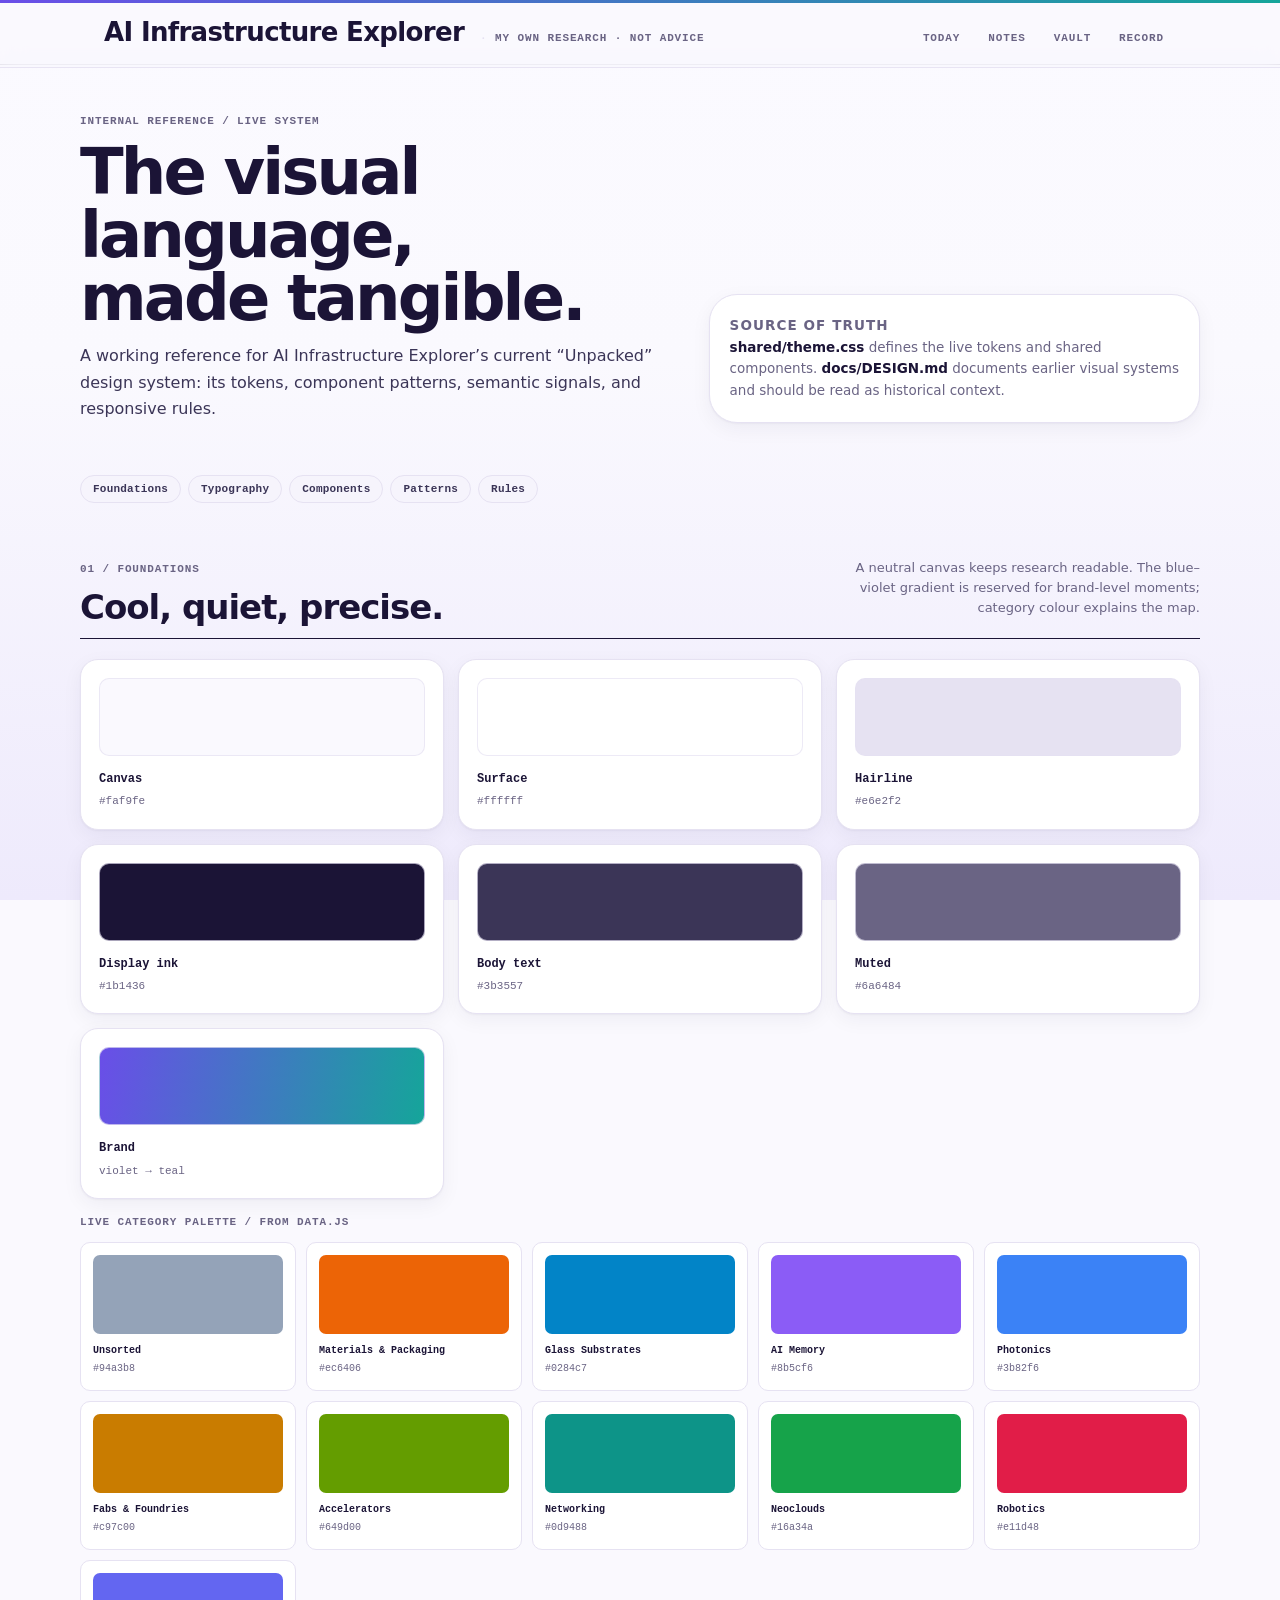
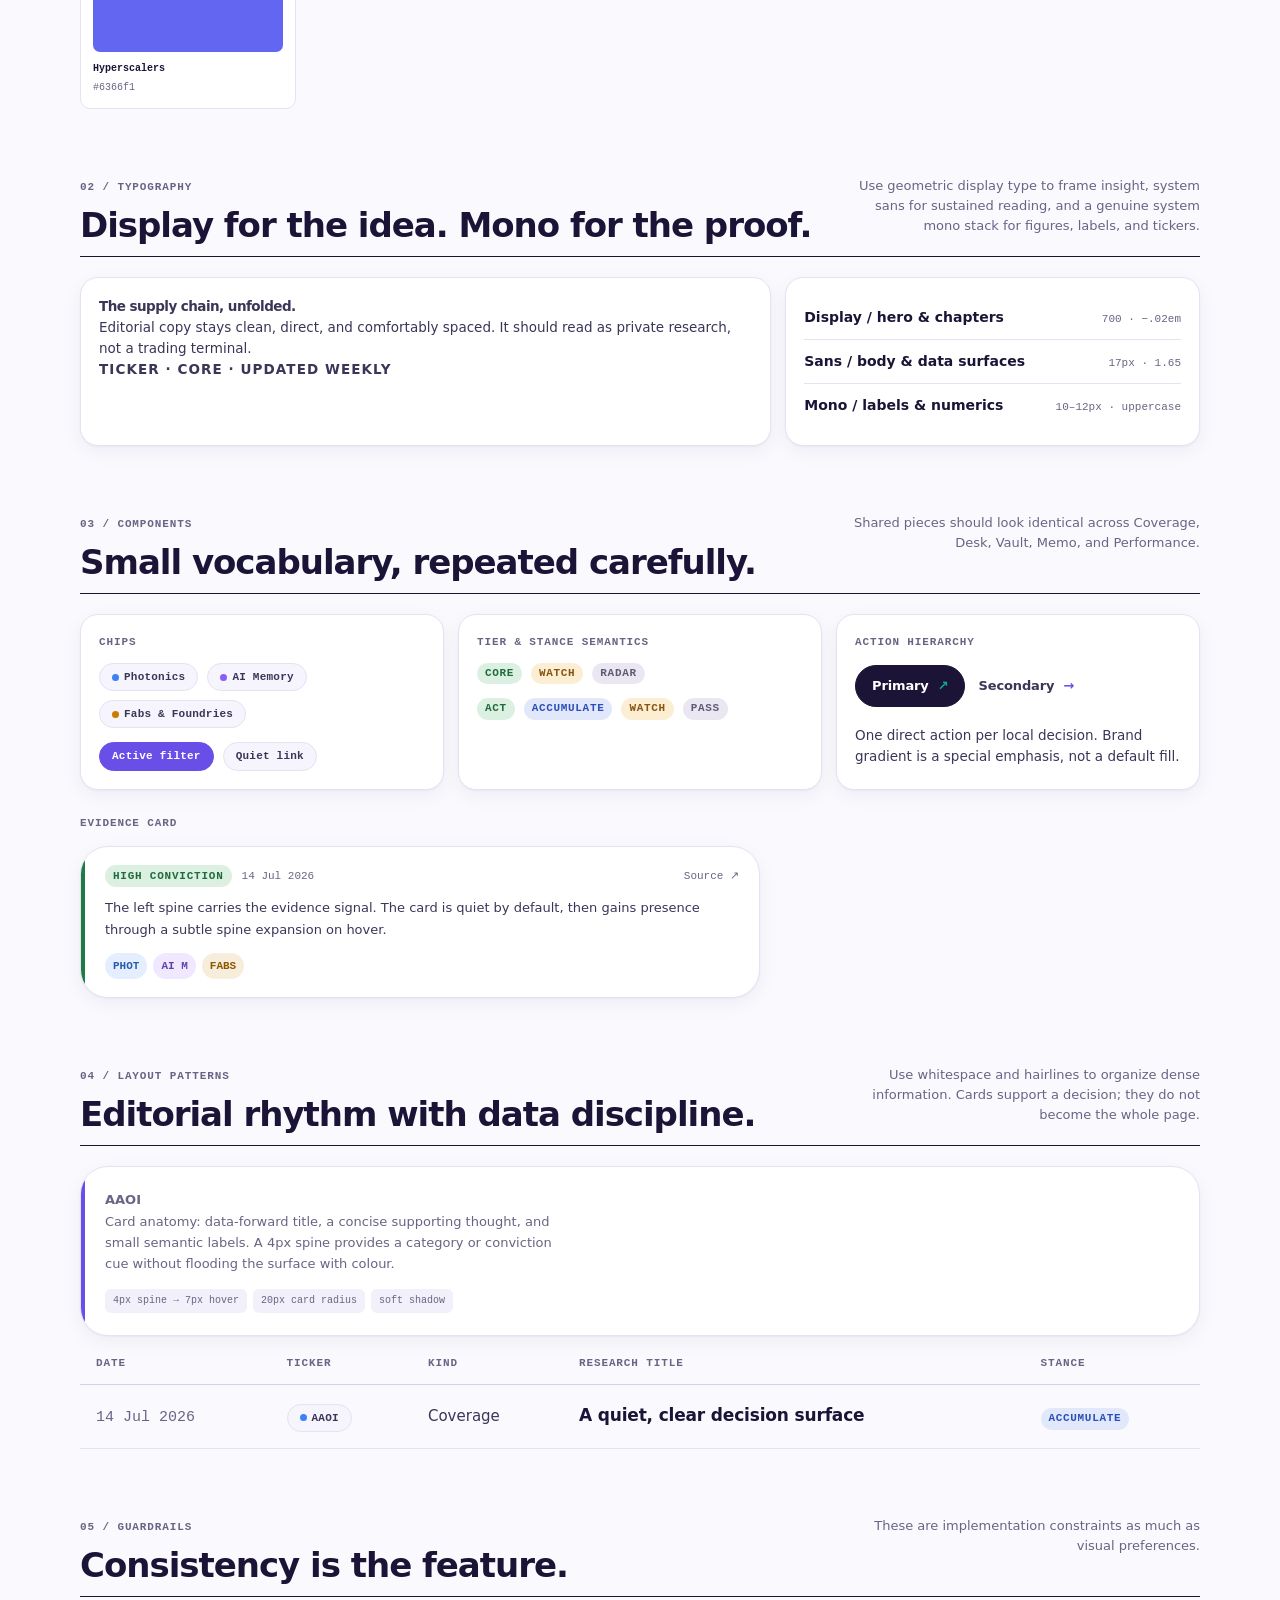
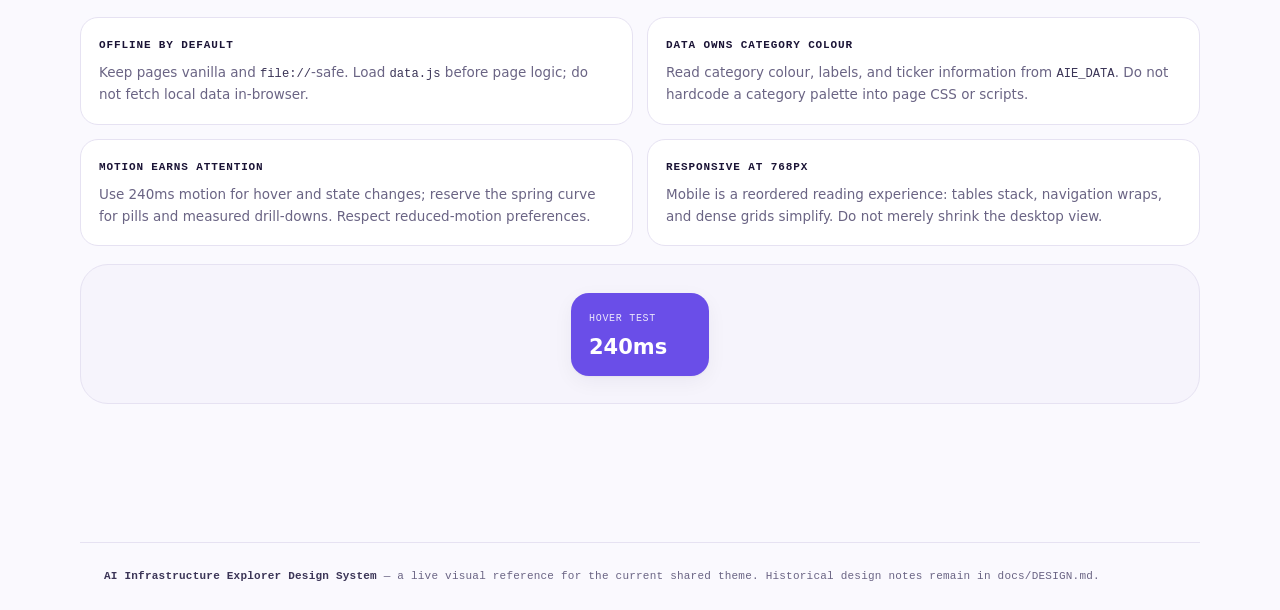
==== commit 93e9a18c: "feat: v9 memo/vault/performance/design — scale, tokens, solid CTAs Phase 3 completed. The three rema" ====
--- a/design.html
+++ b/design.html
@@ -71,7 +71,7 @@
     .rule p { margin: 0; font-family: var(--sans); font-size: 13.5px; line-height: 1.6; color: var(--muted); }
     .rule code { font-family: var(--mono); font-size: .9em; color: var(--text); }
     .motion-demo { display: flex; align-items: center; justify-content: center; min-height: 140px; background: var(--paper-tint); border: 1px solid var(--border); border-radius: var(--r-card); }
-    .motion-tile { width: 138px; padding: 18px; border-radius: var(--r-tile); background: var(--brand-grad); box-shadow: var(--shadow-sm); color: #fff; transition: transform var(--ease), box-shadow var(--ease); }
+    .motion-tile { width: 138px; padding: 18px; border-radius: var(--r-tile); background: var(--violet); box-shadow: var(--shadow-sm); color: #fff; transition: transform var(--ease), box-shadow var(--ease); }
     .motion-tile:hover { transform: translateY(-4px); box-shadow: var(--shadow-lg); }
     .motion-tile span { display: block; font-family: var(--mono); font-size: 10px; letter-spacing: .07em; text-transform: uppercase; opacity: .86; }
     .motion-tile strong { display: block; margin-top: 10px; font-family: var(--display); font-size: 21px; line-height: 1; }
@@ -206,7 +206,7 @@
       var neutral = [
         ["Canvas", "--bg", css("--bg")], ["Surface", "--card", css("--card")], ["Hairline", "--border", css("--border")],
         ["Display ink", "--ink", css("--ink")], ["Body text", "--text", css("--text")], ["Muted", "--muted", css("--muted")],
-        ["Brand", "--brand-grad", "blue → violet"]
+        ["Brand", "--brand-grad", "violet → teal"]
       ];
       var swatches = document.getElementById("neutralSwatches");
       neutral.forEach(function (item) {
--- a/shared/theme.css
+++ b/shared/theme.css
@@ -46,18 +46,42 @@
   --paper-sink: #f2f0fa;  /* recessed rows / hover wash */
   --paper-tint: #f6f4fc;  /* subtle zebra / header fill */
 
-  /* Dark "stage" surfaces (map hub, cross-section, vault graph), violet-black. */
-  --stage:    #0e0a1c;
-  --stage-hi: #191330;
-
-  /* --- Brand: violet primary + teal secondary --------------------------- */
-  --violet:      #5b3ee0;  /* primary accent, links, key numbers — 6.5:1 on card */
+  /* Dark "stage" surfaces (map hub, cross-section, vault graph), violet-black.
+     Text ON a stage needs its own tokens — desk.html previously hardcoded
+     slate hexes (#cbd5e1 / #94a3b8 / #e2e8f0 / #4ade80 / #f87171) that a
+     theme change could never reach. All measured against --stage. */
+  --stage:        #0e0a1c;
+  --stage-hi:     #191330;
+  --on-stage:     #e9e5f6;  /* primary text on a stage — 15.8:1 */
+  --on-stage-dim: #a9a2c4;  /* secondary / labels        —  8.0:1 */
+  --pos-stage:    #5fd48a;  /* up, on a stage            — 10.5:1 */
+  --neg-stage:    #ff9a90;  /* down, on a stage          —  9.5:1 */
+  --flat-stage:   #9c95b8;  /* unchanged, on a stage     —  6.9:1 */
+
+  /* --- Brand: soft lavender primary + teal secondary --------------------
+     A LAVENDER RAMP, not one purple. The reference sites get their softness
+     from atmosphere (gradient canvas, tinted icons) while keeping display
+     type near-black — a pale purple used for text is illegible: Phantom's
+     own #ab9ff2 measures 2.34:1 on white. So:
+       --violet       text-safe accent (links, small labels, active fills)
+       --violet-soft  DECORATIVE only — icons, bar fills, large display
+                      accents. 3.06:1: never put small text in it.
+       --violet-wash  tints and section washes                              */
+  --violet:      #6a4ee8;  /* softened from #5b3ee0 — still 5.43:1 on card */
   --violet-hi:   #7c5cf0;  /* hover / gradient end — 4.5:1 on card */
-  --violet-wash: #efeafe;  /* tinted fills, section washes */
+  --violet-soft: #8775ec;  /* decorative lavender — ≥3.05:1 on every surface */
+  --violet-wash: #f0ecfe;  /* tinted fills, section washes */
+
   --teal:        #0f776f;  /* secondary accent WHEN IT CARRIES TEXT — ≥4.6:1 on
                               every surface it can land on, incl. both washes */
   --teal-ui:     #15a59a;  /* secondary for fills/marks only — 3.1:1, never text */
   --teal-wash:   #e2f6f3;  /* second wash */
+
+  /* Canvas gradient stops (viewport-anchored on body, Aave-style). The lower
+     stop is as deep as it can go while --violet, --teal and --muted all still
+     clear AA against it (4.60 / 4.58 / 4.73). */
+  --canvas-top: #fbfaff;
+  --canvas-bot: #eeeafc;
 
   /* Legacy brand aliases — kept so existing --brand-* call sites keep working. */
   --brand-a:    var(--violet);
@@ -160,7 +184,12 @@
 /* Editorial base. Pages may override font-family on data-dense containers. */
 body {
   margin: 0;
+  /* Solid first as the fallback, then the soft lavender wash. Anchored to the
+     viewport so a long page never drifts past the measured bottom stop. */
   background: var(--bg);
+  background-image: linear-gradient(
+    180deg, var(--canvas-top) 0%, var(--bg) 40%, var(--canvas-bot) 100%);
+  background-attachment: fixed;
   color: var(--text);
   font-family: var(--display);
   font-size: var(--fs-md);
@@ -263,16 +292,23 @@
   /* Numbers must not reflow as they change — tabular figures. */
   font-variant-numeric: tabular-nums;
 }
-/* The lead figure on a page. Deliberately SOLID violet, not gradient text:
-   a violet->teal gradient runs from 6.5:1 down to 3.05:1 against white, so
-   part of every gradient headline would fail AA. --violet is 6.54:1 flat. */
-.aie-stat--lead .aie-stat-value { color: var(--violet); }
+/* Stat VALUES stay near-black, as on the reference sites — the lavender does
+   atmosphere (tint, icon), not legibility work. NO gradient text: the brand
+   gradient runs 6.5:1 -> 3.05:1 on white, so it fails AA partway along. */
 .aie-stat--lead {
-  border-color: color-mix(in srgb, var(--violet) 28%, var(--border));
+  border-color: color-mix(in srgb, var(--violet-soft) 45%, var(--border));
   background:
-    radial-gradient(ellipse 120% 100% at 0% 0%, var(--violet-wash), transparent 70%),
+    radial-gradient(ellipse 130% 110% at 0% 0%, var(--violet-wash), transparent 72%),
     var(--card);
 }
+/* Small lavender glyph above the figure (Aave's stat-card mark). */
+.aie-stat-icon {
+  width: 22px; height: 22px;
+  color: var(--violet-soft);
+  margin-bottom: var(--s-1);
+}
+.aie-stat-icon svg { width: 100%; height: 100%; display: block; }
+.aie-stat--lead .aie-stat-icon { color: var(--violet); }
 .aie-stat-label {
   font-family: var(--mono);
   font-size: var(--fs-2xs);
@@ -721,7 +757,7 @@
 }
 .unf-pill:hover { transform: translateY(-1px); box-shadow: var(--shadow-lg); }
 .unf-pill .glyph { color: var(--teal-ui); font-weight: 700; }
-.unf-pill--brand { background: var(--brand-grad); border-color: transparent; }
+.unf-pill--brand { background: var(--violet); border-color: var(--violet); }
 .unf-pill--brand:hover { filter: brightness(1.06); }
 .unf-pill--brand .glyph { color: #fff; }
 .unf-pill--sm { padding: 9px 16px; font-size: var(--fs-xs); }
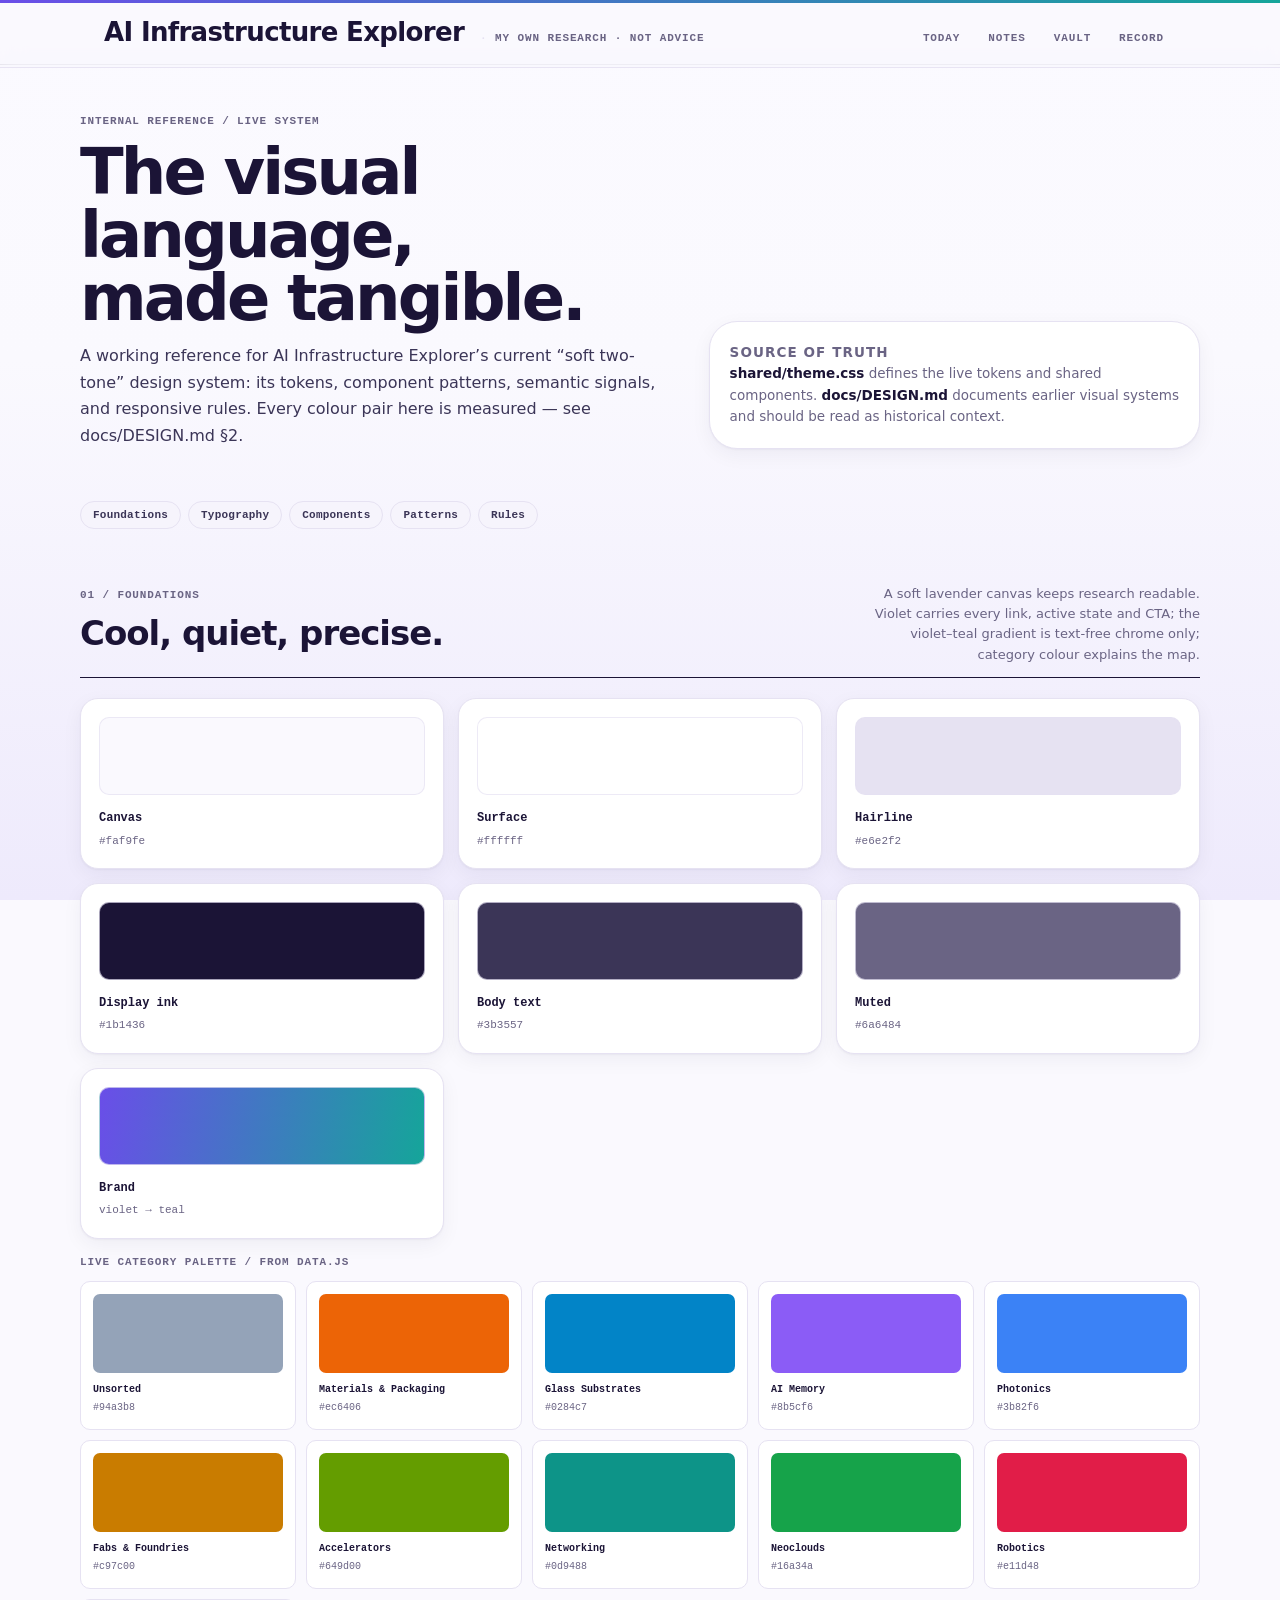
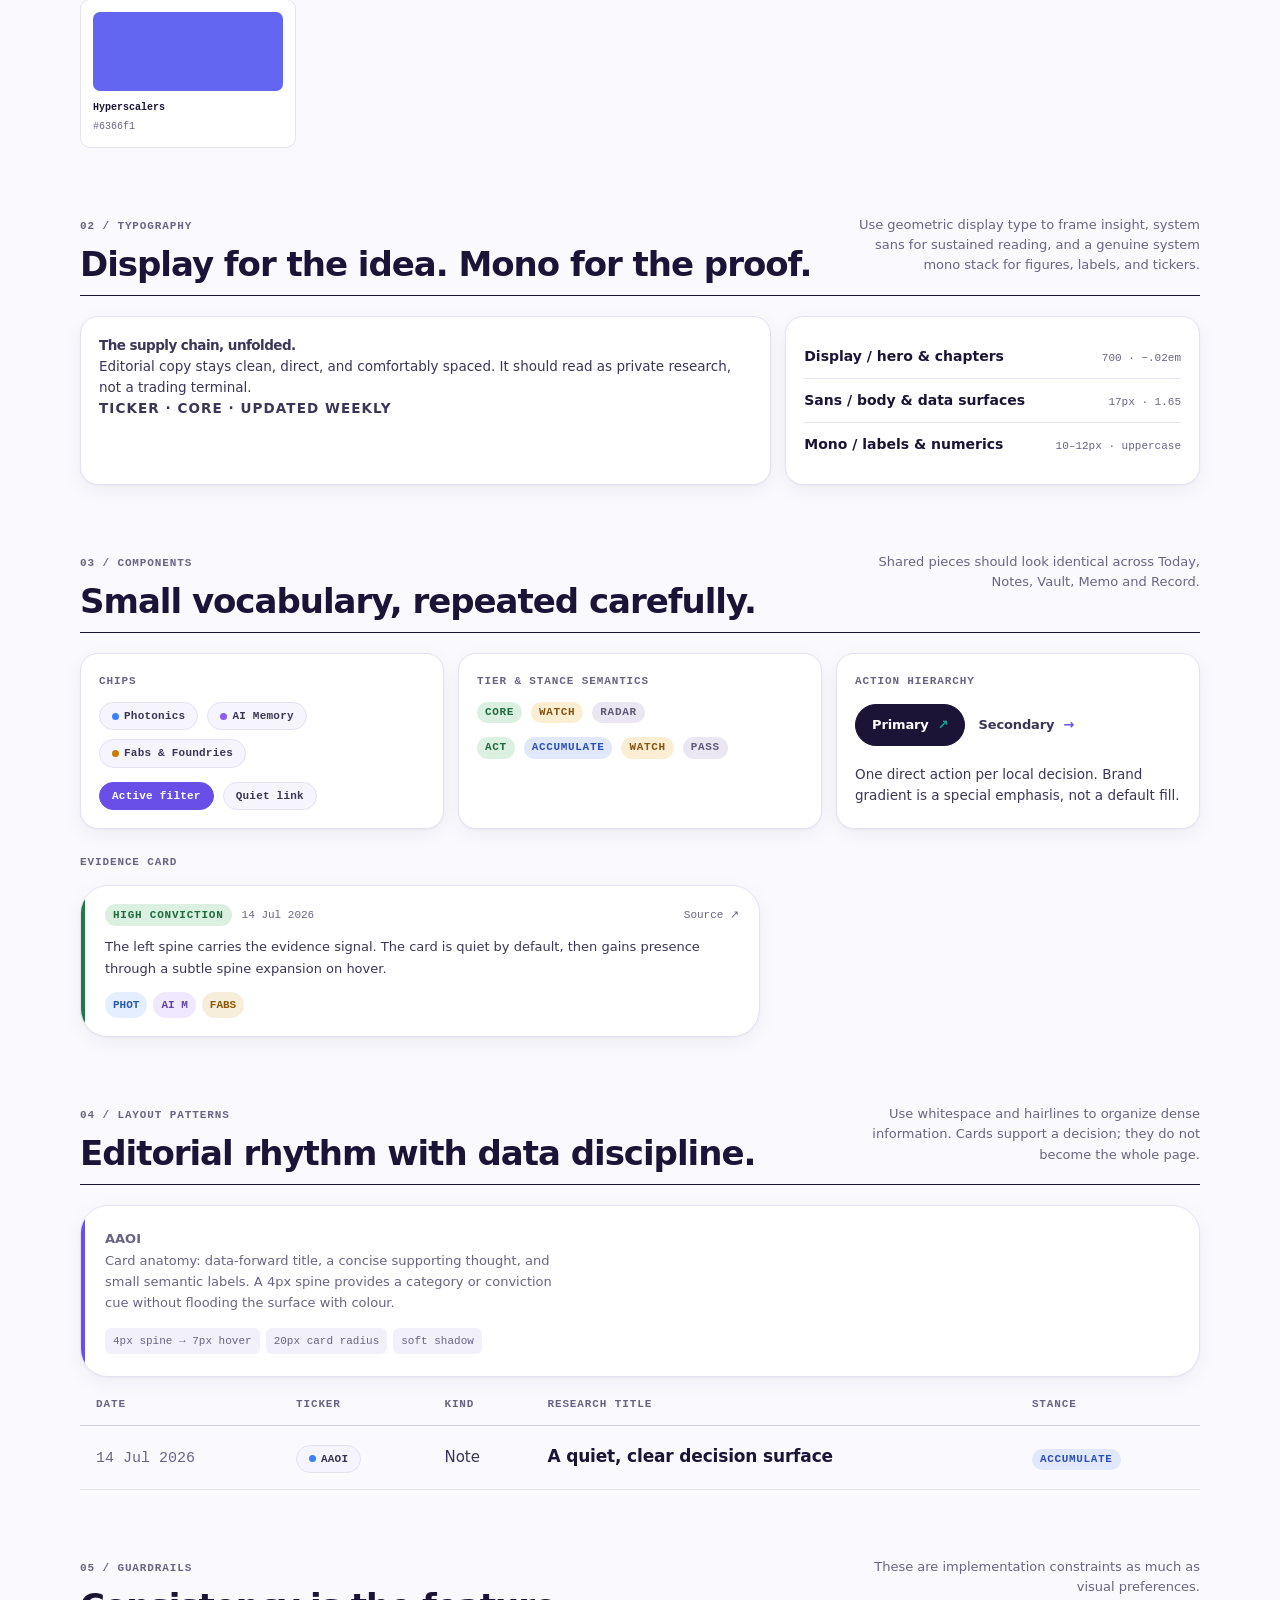
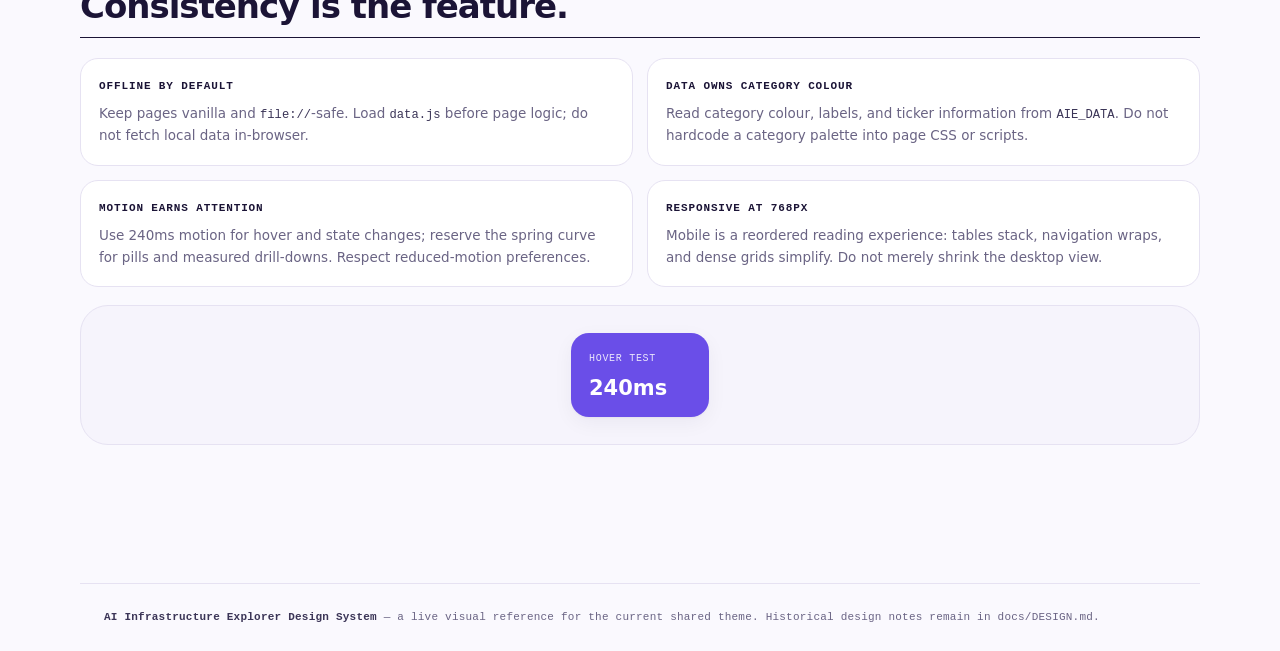
==== commit f81a50a5: "docs: rewrite DESIGN.md for v9, and enforce the palette with tests Phase 5, and the thing that start" ====
--- a/design.html
+++ b/design.html
@@ -63,7 +63,7 @@
     .anatomy::before { content: ""; position: absolute; inset: 0 auto 0 0; width: 4px; background: var(--brand-ink); }
     .anatomy-title { margin: 0 0 4px; font-family: var(--mono); font-size: 24px; font-weight: 700; color: var(--ink); }
     .anatomy p { max-width: 55ch; margin: 0; font-family: var(--sans); font-size: 13px; color: var(--muted); }
-    .callout { display: inline-block; margin: 14px 6px 0 0; padding: 4px 8px; border-radius: 6px; background: var(--paper-sink); font-family: var(--mono); font-size: 10px; color: var(--muted); }
+    .callout { display: inline-block; margin: 14px 6px 0 0; padding: 4px 8px; border-radius: 6px; background: var(--paper-sink); font-family: var(--mono); font-size: var(--fs-2xs); color: var(--muted); }
 
     .rules { display: grid; grid-template-columns: 1fr 1fr; gap: 14px; }
     .rule { padding: 18px; border-radius: var(--r-tile); border: 1px solid var(--border); background: var(--card); }
@@ -98,7 +98,7 @@
       <div>
         <p class="aie-label">Internal reference / live system</p>
         <h1 class="design-title">The visual language,<br>made tangible.</h1>
-        <p class="design-dek">A working reference for AI Infrastructure Explorer’s current “Unpacked” design system: its tokens, component patterns, semantic signals, and responsive rules.</p>
+        <p class="design-dek">A working reference for AI Infrastructure Explorer’s current “soft two-tone” design system: its tokens, component patterns, semantic signals, and responsive rules. Every colour pair here is measured — see docs/DESIGN.md §2.</p>
       </div>
       <aside class="design-status">
         <p class="aie-label">Source of truth</p>
@@ -117,7 +117,7 @@
     <section class="design-section" id="foundations">
       <div class="design-section-head">
         <div><p class="aie-label">01 / Foundations</p><h2>Cool, quiet, precise.</h2></div>
-        <p class="design-section-note">A neutral canvas keeps research readable. The blue–violet gradient is reserved for brand-level moments; category colour explains the map.</p>
+        <p class="design-section-note">A soft lavender canvas keeps research readable. Violet carries every link, active state and CTA; the violet–teal gradient is text-free chrome only; category colour explains the map.</p>
       </div>
       <div class="design-grid" id="neutralSwatches"></div>
       <div style="height:14px"></div>
@@ -147,7 +147,7 @@
     <section class="design-section" id="components">
       <div class="design-section-head">
         <div><p class="aie-label">03 / Components</p><h2>Small vocabulary, repeated carefully.</h2></div>
-        <p class="design-section-note">Shared pieces should look identical across Coverage, Desk, Vault, Memo, and Performance.</p>
+        <p class="design-section-note">Shared pieces should look identical across Today, Notes, Vault, Memo and Record.</p>
       </div>
       <div class="design-grid">
         <div class="design-card"><h3>Chips</h3><div class="component-stack" id="chipDemo"></div><div class="component-stack"><span class="aie-chip is-active">Active filter</span><a class="aie-chip" href="#components">Quiet link</a></div></div>
@@ -237,7 +237,7 @@
       var row = el("tr", "is-link");
       row.appendChild(el("td", "aie-ledger-date", "14 Jul 2026"));
       var tickerCell = el("td"); var ticker = el("span", "aie-chip aie-chip--ticker", liveTicker ? liveTicker.ticker : "—"); if (lead) ticker.style.setProperty("--chip-accent", lead.color); tickerCell.appendChild(ticker); row.appendChild(tickerCell);
-      row.appendChild(el("td", null, "Coverage")); row.appendChild(el("td", "aie-ledger-title", "A quiet, clear decision surface"));
+      row.appendChild(el("td", null, "Note")); row.appendChild(el("td", "aie-ledger-title", "A quiet, clear decision surface"));
       var stanceCell = el("td"); stanceCell.appendChild(el("span", "aie-badge aie-stance--accumulate", "Accumulate")); row.appendChild(stanceCell); tbody.appendChild(row);
     }());
   </script>
